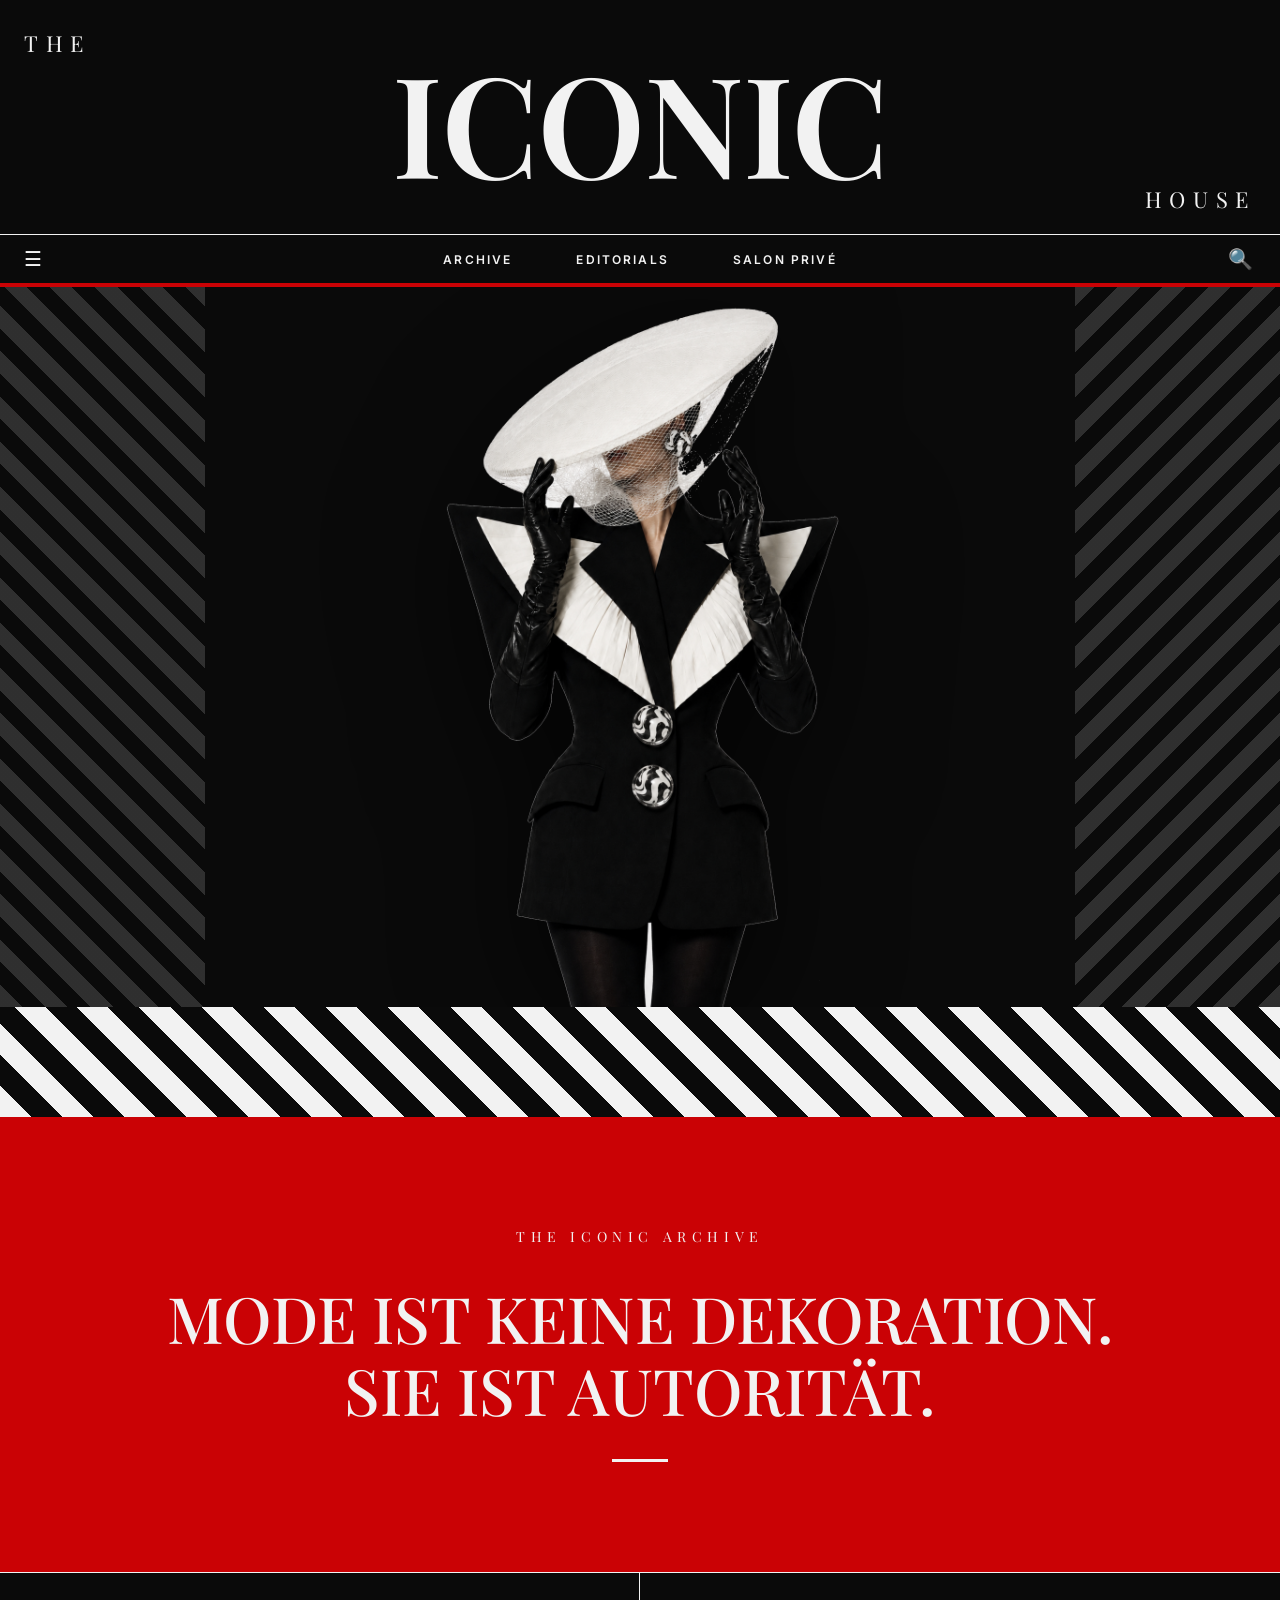
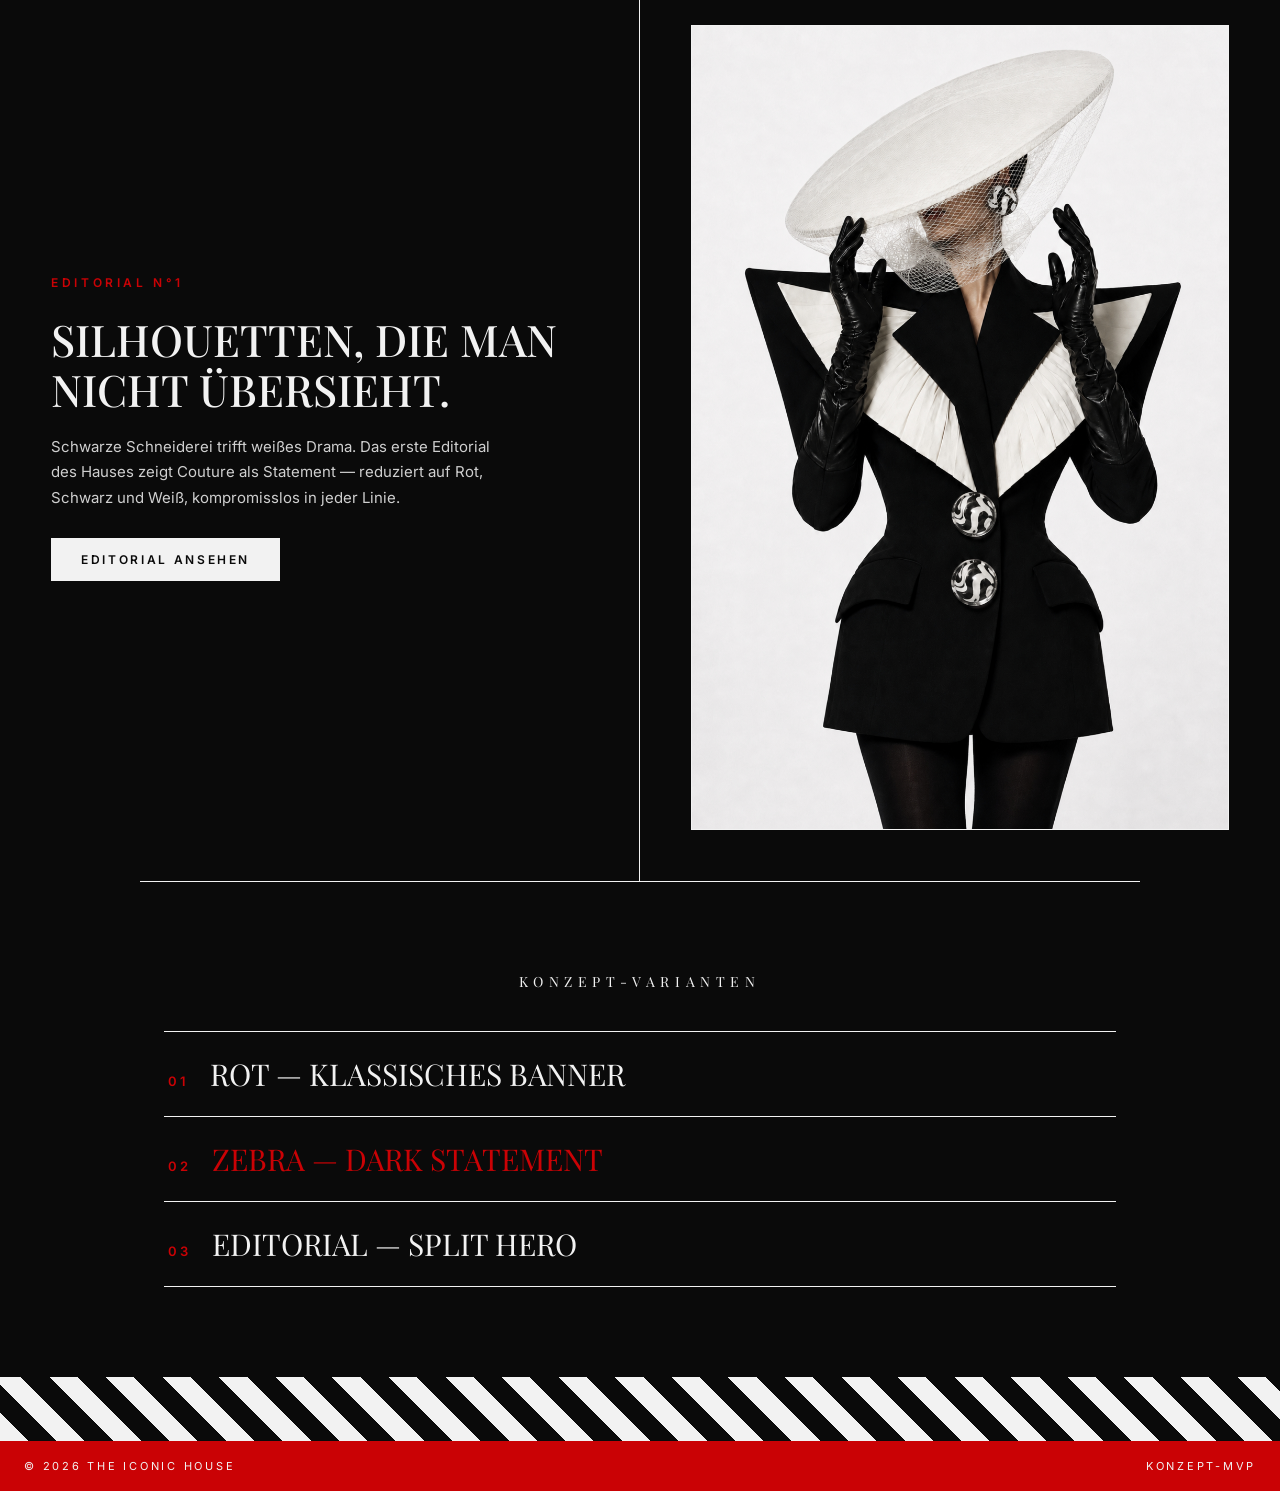
==== option-b.html @ 78425689 "3 Landing-Page-Konzepte (Rot / Zebra / Editorial) mit Querverweisen, Repo aufgeraeumt" ====
<!DOCTYPE html>
<html lang="de">
<head>
<meta charset="UTF-8">
<meta name="viewport" content="width=device-width, initial-scale=1.0">
<title>The Iconic House — Variante 02 Zebra</title>
<link rel="preconnect" href="https://fonts.googleapis.com">
<link href="https://fonts.googleapis.com/css2?family=Playfair+Display:wght@400;500;600&family=Inter:wght@400;500;600&display=swap" rel="stylesheet">
<style>
:root{--red:#CA0205;--paper:#F2F2F2;--ink:#0A0A0A;--serif:'Playfair Display','Didot','Bodoni MT',Georgia,serif;--sans:'Inter','Helvetica Neue',Arial,sans-serif}
*{margin:0;padding:0;box-sizing:border-box}
body{background:var(--ink);color:var(--paper);font-family:var(--sans)}
.masthead{max-width:1280px;margin:0 auto;padding:28px 24px 20px;text-align:center;border-bottom:1px solid var(--paper)}
.masthead h1{font-family:var(--serif);font-weight:600;letter-spacing:-0.01em;line-height:.9;font-size:clamp(48px,11vw,140px);text-transform:uppercase}
.masthead .the,.masthead .house{font-family:var(--serif);font-size:clamp(14px,1.8vw,22px);letter-spacing:.35em;text-transform:uppercase}
.masthead .the{text-align:left}.masthead .house{text-align:right}
nav{position:sticky;top:0;background:var(--ink);z-index:10;display:flex;align-items:center;justify-content:space-between;padding:14px 24px;border-bottom:4px solid var(--red)}
nav .links{display:flex;gap:clamp(16px,5vw,64px);margin:0 auto}
nav a{font-size:12px;font-weight:600;letter-spacing:.18em;text-transform:uppercase;color:var(--paper);text-decoration:none}
nav a:hover{color:var(--red)}
nav .ic{font-size:20px;line-height:1;width:28px}
.hero{background:var(--ink);height:80vh;min-height:480px;display:flex;justify-content:center;align-items:flex-end;overflow:hidden;position:relative}
.hero::before{content:'';position:absolute;left:0;top:0;bottom:0;width:16%;background:repeating-linear-gradient(45deg,var(--paper) 0 16px,transparent 16px 32px);opacity:.16}
.hero::after{content:'';position:absolute;right:0;top:0;bottom:0;width:16%;background:repeating-linear-gradient(-45deg,var(--paper) 0 16px,transparent 16px 32px);opacity:.16}
.hero img{height:100%;width:auto;object-fit:contain;display:block;position:relative;z-index:1;filter:drop-shadow(0 30px 60px rgba(0,0,0,.6))}
.claim{background:var(--red);padding:clamp(48px,10vw,110px) 24px;text-align:center}
.claim .kicker{font-family:var(--serif);font-size:14px;letter-spacing:.4em;text-transform:uppercase;margin-bottom:36px;color:var(--paper)}
.claim h2{font-family:var(--serif);font-weight:500;font-size:clamp(30px,5.2vw,64px);line-height:1.12;text-transform:uppercase;color:var(--paper)}
.claim .dash{width:56px;height:3px;background:var(--paper);margin:34px auto 0}
.zebraband{height:110px;background:repeating-linear-gradient(45deg,var(--paper) 0 22px,var(--ink) 22px 44px)}
.edit{display:grid;grid-template-columns:1fr;max-width:1280px;margin:0 auto;border-top:1px solid var(--paper)}
@media(min-width:900px){.edit{grid-template-columns:1fr 1fr}}
.edit .imgwrap{padding:clamp(24px,4vw,64px);order:2}
.edit img{width:100%;height:auto;display:block;border:1px solid var(--paper)}
.edit .txt{display:flex;flex-direction:column;justify-content:center;padding:clamp(24px,4vw,64px);border-top:1px solid var(--paper)}
@media(min-width:900px){.edit .txt{border-top:none;border-right:1px solid var(--paper)}}
.edit .tk{font-size:12px;font-weight:600;letter-spacing:.3em;text-transform:uppercase;color:var(--red);margin-bottom:20px}
.edit h3{font-family:var(--serif);font-weight:500;font-size:clamp(26px,3.4vw,44px);line-height:1.15;text-transform:uppercase;margin-bottom:20px}
.edit p{max-width:52ch;line-height:1.7;font-size:15px;margin-bottom:28px;color:rgba(242,242,242,.85)}
.btn{display:inline-block;align-self:flex-start;background:var(--paper);color:var(--ink);padding:14px 30px;font-size:12px;font-weight:600;letter-spacing:.22em;text-transform:uppercase;text-decoration:none}
.btn:hover{background:var(--red);color:var(--paper)}
.variants{border-top:1px solid var(--paper);padding:clamp(48px,8vw,90px) 24px;max-width:1000px;margin:0 auto}
.variants .vk{font-family:var(--serif);font-size:14px;letter-spacing:.4em;text-transform:uppercase;text-align:center;margin-bottom:40px}
.vl{display:flex;align-items:baseline;gap:22px;padding:22px 4px;border-top:1px solid var(--paper);text-decoration:none;color:var(--paper);font-family:var(--serif);font-size:clamp(20px,3vw,30px);text-transform:uppercase}
.vl:last-of-type{border-bottom:1px solid var(--paper)}
.vl span{font-family:var(--sans);font-size:13px;font-weight:600;letter-spacing:.2em;color:var(--red)}
.vl:hover{color:var(--red)}
.vl.current{color:var(--red)}
footer .zebra-stripes{height:64px;background:repeating-linear-gradient(45deg,var(--paper) 0 20px,var(--ink) 20px 40px)}
footer .fbar{background:var(--red);color:var(--paper);display:flex;justify-content:space-between;padding:18px 24px;font-size:11px;letter-spacing:.25em;text-transform:uppercase}
</style>
</head>
<body>
<header class="masthead">
  <div class="the">The</div>
  <h1>Iconic</h1>
  <div class="house">House</div>
</header>
<nav>
  <span class="ic">&#9776;</span>
  <div class="links"><a href="#">Archive</a><a href="#">Editorials</a><a href="#">Salon Privé</a></div>
  <span class="ic">&#128269;</span>
</nav>
<section class="hero"><img src="assets/AngieBannerNoBg.png" alt="Couture-Model freigestellt auf schwarzem Grund"></section>
<div class="zebraband"></div>
<section class="claim">
  <p class="kicker">The Iconic Archive</p>
  <h2>Mode ist keine Dekoration.<br>Sie ist Autorität.</h2>
  <div class="dash"></div>
</section>
<section class="edit">
  <div class="txt">
    <p class="tk">Editorial N°1</p>
    <h3>Silhouetten, die man nicht übersieht.</h3>
    <p>Schwarze Schneiderei trifft weißes Drama. Das erste Editorial des Hauses zeigt Couture als Statement — reduziert auf Rot, Schwarz und Weiß, kompromisslos in jeder Linie.</p>
    <a class="btn" href="#">Editorial ansehen</a>
  </div>
  <div class="imgwrap"><img src="assets/AngieBanner.jpg" alt="Editorial Backplate"></div>
</section>
<section class="variants">
  <p class="vk">Konzept-Varianten</p>
  <a class="vl" href="index.html"><span>01</span>Rot — Klassisches Banner</a>
  <a class="vl current" href="option-b.html"><span>02</span>Zebra — Dark Statement</a>
  <a class="vl" href="option-c.html"><span>03</span>Editorial — Split Hero</a>
</section>
<footer>
  <div class="zebra-stripes"></div>
  <div class="fbar"><span>© 2026 The Iconic House</span><span>Konzept-MVP</span></div>
</footer>
</body>
</html>
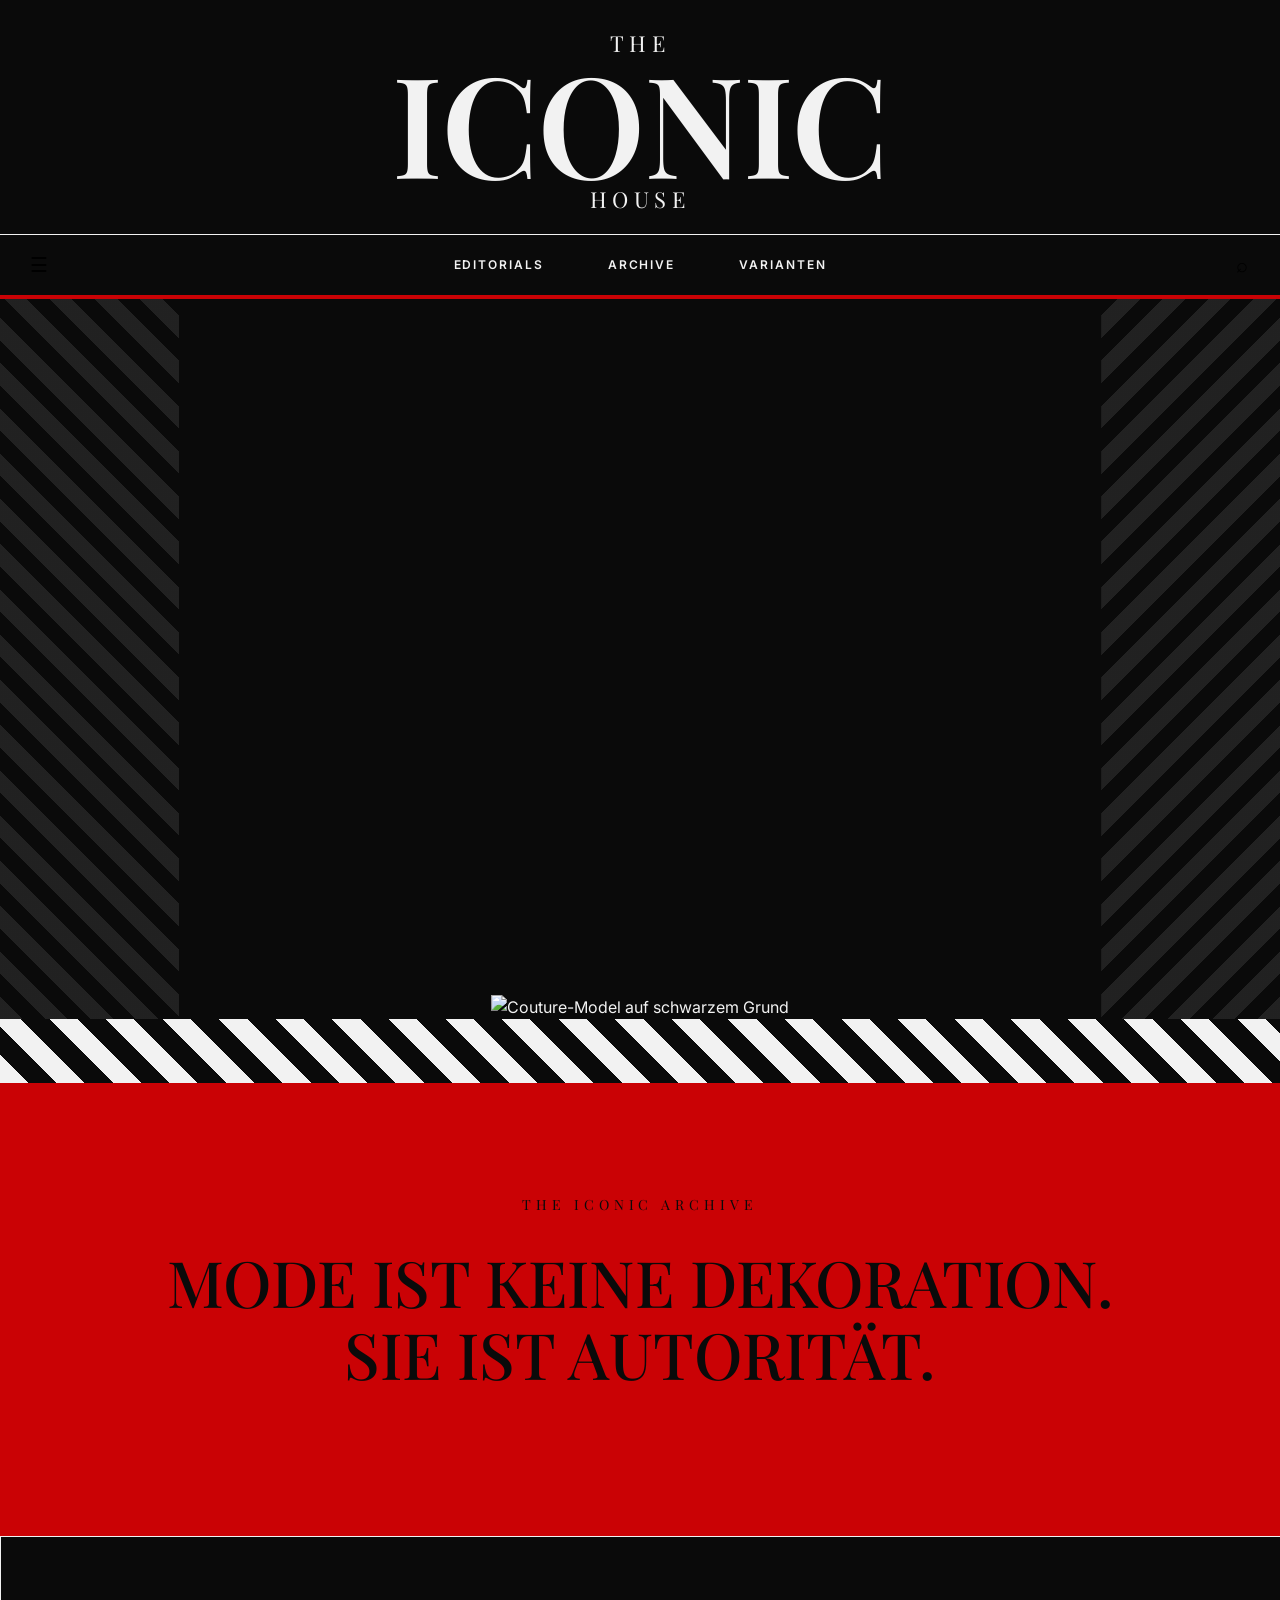
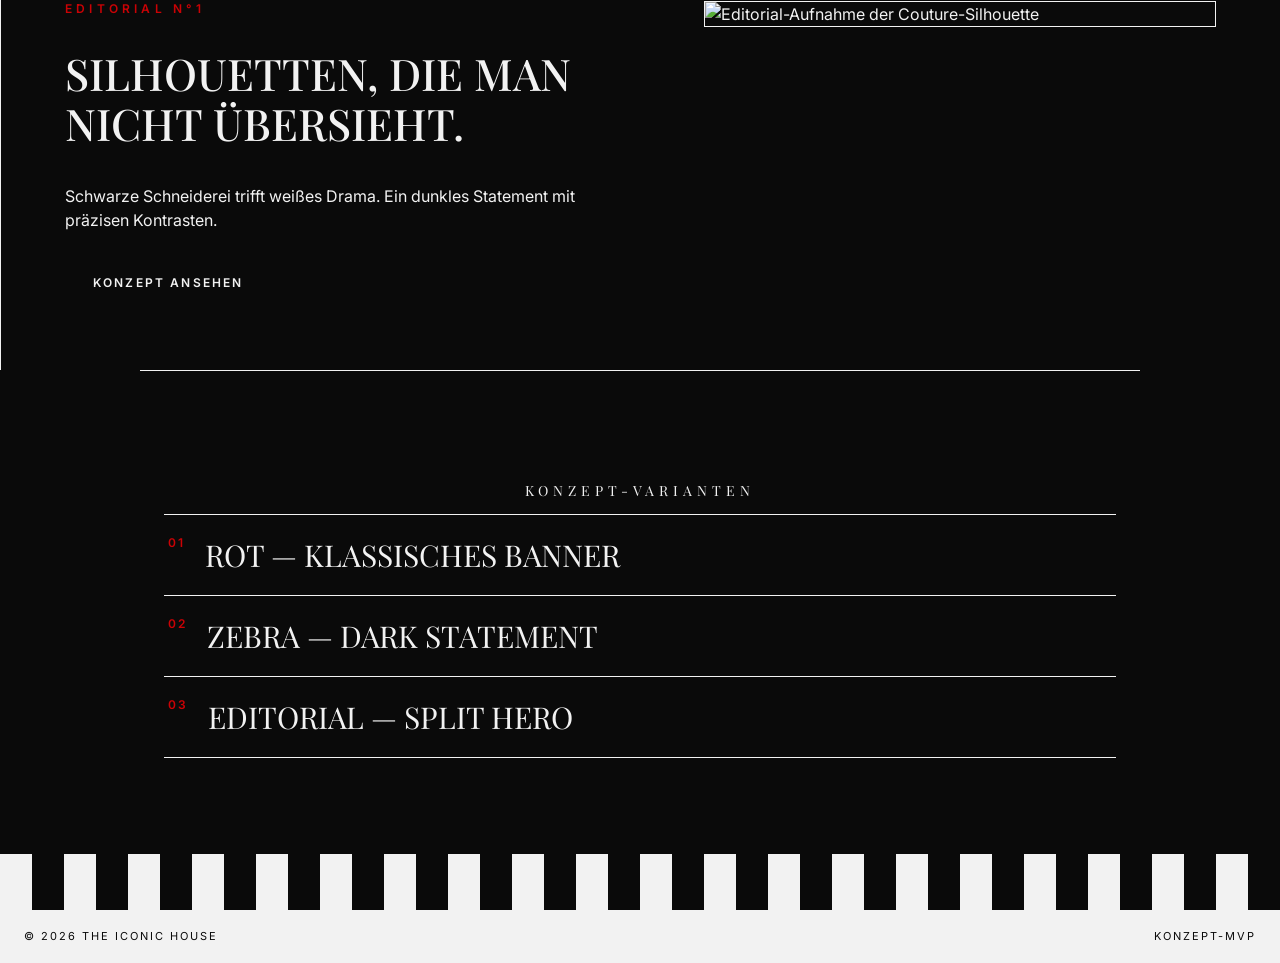
==== commit 749f956e: "Complete v1.2: drei HTML-Seiten an gemeinsame CSS/JS-Struktur angebunden" ====
--- a/option-b.html
+++ b/option-b.html
@@ -1,91 +1,9 @@
-<!DOCTYPE html>
+<!doctype html>
 <html lang="de">
 <head>
-<meta charset="UTF-8">
-<meta name="viewport" content="width=device-width, initial-scale=1.0">
-<title>The Iconic House — Variante 02 Zebra</title>
-<link rel="preconnect" href="https://fonts.googleapis.com">
-<link href="https://fonts.googleapis.com/css2?family=Playfair+Display:wght@400;500;600&family=Inter:wght@400;500;600&display=swap" rel="stylesheet">
-<style>
-:root{--red:#CA0205;--paper:#F2F2F2;--ink:#0A0A0A;--serif:'Playfair Display','Didot','Bodoni MT',Georgia,serif;--sans:'Inter','Helvetica Neue',Arial,sans-serif}
-*{margin:0;padding:0;box-sizing:border-box}
-body{background:var(--ink);color:var(--paper);font-family:var(--sans)}
-.masthead{max-width:1280px;margin:0 auto;padding:28px 24px 20px;text-align:center;border-bottom:1px solid var(--paper)}
-.masthead h1{font-family:var(--serif);font-weight:600;letter-spacing:-0.01em;line-height:.9;font-size:clamp(48px,11vw,140px);text-transform:uppercase}
-.masthead .the,.masthead .house{font-family:var(--serif);font-size:clamp(14px,1.8vw,22px);letter-spacing:.35em;text-transform:uppercase}
-.masthead .the{text-align:left}.masthead .house{text-align:right}
-nav{position:sticky;top:0;background:var(--ink);z-index:10;display:flex;align-items:center;justify-content:space-between;padding:14px 24px;border-bottom:4px solid var(--red)}
-nav .links{display:flex;gap:clamp(16px,5vw,64px);margin:0 auto}
-nav a{font-size:12px;font-weight:600;letter-spacing:.18em;text-transform:uppercase;color:var(--paper);text-decoration:none}
-nav a:hover{color:var(--red)}
-nav .ic{font-size:20px;line-height:1;width:28px}
-.hero{background:var(--ink);height:80vh;min-height:480px;display:flex;justify-content:center;align-items:flex-end;overflow:hidden;position:relative}
-.hero::before{content:'';position:absolute;left:0;top:0;bottom:0;width:16%;background:repeating-linear-gradient(45deg,var(--paper) 0 16px,transparent 16px 32px);opacity:.16}
-.hero::after{content:'';position:absolute;right:0;top:0;bottom:0;width:16%;background:repeating-linear-gradient(-45deg,var(--paper) 0 16px,transparent 16px 32px);opacity:.16}
-.hero img{height:100%;width:auto;object-fit:contain;display:block;position:relative;z-index:1;filter:drop-shadow(0 30px 60px rgba(0,0,0,.6))}
-.claim{background:var(--red);padding:clamp(48px,10vw,110px) 24px;text-align:center}
-.claim .kicker{font-family:var(--serif);font-size:14px;letter-spacing:.4em;text-transform:uppercase;margin-bottom:36px;color:var(--paper)}
-.claim h2{font-family:var(--serif);font-weight:500;font-size:clamp(30px,5.2vw,64px);line-height:1.12;text-transform:uppercase;color:var(--paper)}
-.claim .dash{width:56px;height:3px;background:var(--paper);margin:34px auto 0}
-.zebraband{height:110px;background:repeating-linear-gradient(45deg,var(--paper) 0 22px,var(--ink) 22px 44px)}
-.edit{display:grid;grid-template-columns:1fr;max-width:1280px;margin:0 auto;border-top:1px solid var(--paper)}
-@media(min-width:900px){.edit{grid-template-columns:1fr 1fr}}
-.edit .imgwrap{padding:clamp(24px,4vw,64px);order:2}
-.edit img{width:100%;height:auto;display:block;border:1px solid var(--paper)}
-.edit .txt{display:flex;flex-direction:column;justify-content:center;padding:clamp(24px,4vw,64px);border-top:1px solid var(--paper)}
-@media(min-width:900px){.edit .txt{border-top:none;border-right:1px solid var(--paper)}}
-.edit .tk{font-size:12px;font-weight:600;letter-spacing:.3em;text-transform:uppercase;color:var(--red);margin-bottom:20px}
-.edit h3{font-family:var(--serif);font-weight:500;font-size:clamp(26px,3.4vw,44px);line-height:1.15;text-transform:uppercase;margin-bottom:20px}
-.edit p{max-width:52ch;line-height:1.7;font-size:15px;margin-bottom:28px;color:rgba(242,242,242,.85)}
-.btn{display:inline-block;align-self:flex-start;background:var(--paper);color:var(--ink);padding:14px 30px;font-size:12px;font-weight:600;letter-spacing:.22em;text-transform:uppercase;text-decoration:none}
-.btn:hover{background:var(--red);color:var(--paper)}
-.variants{border-top:1px solid var(--paper);padding:clamp(48px,8vw,90px) 24px;max-width:1000px;margin:0 auto}
-.variants .vk{font-family:var(--serif);font-size:14px;letter-spacing:.4em;text-transform:uppercase;text-align:center;margin-bottom:40px}
-.vl{display:flex;align-items:baseline;gap:22px;padding:22px 4px;border-top:1px solid var(--paper);text-decoration:none;color:var(--paper);font-family:var(--serif);font-size:clamp(20px,3vw,30px);text-transform:uppercase}
-.vl:last-of-type{border-bottom:1px solid var(--paper)}
-.vl span{font-family:var(--sans);font-size:13px;font-weight:600;letter-spacing:.2em;color:var(--red)}
-.vl:hover{color:var(--red)}
-.vl.current{color:var(--red)}
-footer .zebra-stripes{height:64px;background:repeating-linear-gradient(45deg,var(--paper) 0 20px,var(--ink) 20px 40px)}
-footer .fbar{background:var(--red);color:var(--paper);display:flex;justify-content:space-between;padding:18px 24px;font-size:11px;letter-spacing:.25em;text-transform:uppercase}
-</style>
+<meta charset="utf-8"><meta name="viewport" content="width=device-width,initial-scale=1"><title>The Iconic House — Variante 02 Zebra</title><meta name="description" content="The Iconic House — Dark Zebra Fashion Mockup."><link rel="preconnect" href="https://fonts.googleapis.com"><link href="https://fonts.googleapis.com/css2?family=Playfair+Display:wght@400;500;600&family=Inter:wght@400;500;600&display=swap" rel="stylesheet"><link rel="stylesheet" href="css/base.css"><link rel="stylesheet" href="css/components.css"><link rel="stylesheet" href="css/variants.css"><script type="module" src="js/main.js"></script>
 </head>
-<body>
-<header class="masthead">
-  <div class="the">The</div>
-  <h1>Iconic</h1>
-  <div class="house">House</div>
-</header>
-<nav>
-  <span class="ic">&#9776;</span>
-  <div class="links"><a href="#">Archive</a><a href="#">Editorials</a><a href="#">Salon Privé</a></div>
-  <span class="ic">&#128269;</span>
-</nav>
-<section class="hero"><img src="assets/AngieBannerNoBg.png" alt="Couture-Model freigestellt auf schwarzem Grund"></section>
-<div class="zebraband"></div>
-<section class="claim">
-  <p class="kicker">The Iconic Archive</p>
-  <h2>Mode ist keine Dekoration.<br>Sie ist Autorität.</h2>
-  <div class="dash"></div>
-</section>
-<section class="edit">
-  <div class="txt">
-    <p class="tk">Editorial N°1</p>
-    <h3>Silhouetten, die man nicht übersieht.</h3>
-    <p>Schwarze Schneiderei trifft weißes Drama. Das erste Editorial des Hauses zeigt Couture als Statement — reduziert auf Rot, Schwarz und Weiß, kompromisslos in jeder Linie.</p>
-    <a class="btn" href="#">Editorial ansehen</a>
-  </div>
-  <div class="imgwrap"><img src="assets/AngieBanner.jpg" alt="Editorial Backplate"></div>
-</section>
-<section class="variants">
-  <p class="vk">Konzept-Varianten</p>
-  <a class="vl" href="index.html"><span>01</span>Rot — Klassisches Banner</a>
-  <a class="vl current" href="option-b.html"><span>02</span>Zebra — Dark Statement</a>
-  <a class="vl" href="option-c.html"><span>03</span>Editorial — Split Hero</a>
-</section>
-<footer>
-  <div class="zebra-stripes"></div>
-  <div class="fbar"><span>© 2026 The Iconic House</span><span>Konzept-MVP</span></div>
-</footer>
-</body>
-</html>
+<body data-variant="zebra">
+<header class="masthead"><span class="the">The</span><h1>Iconic</h1><span class="house">House</span></header><nav aria-label="Hauptnavigation"><button class="nav-icon" data-menu aria-expanded="false" aria-controls="menu-panel" aria-label="Menü öffnen">☰</button><div class="links"><a href="#editorial">Editorials</a><a href="#archive">Archive</a><a href="#variants">Varianten</a></div><button class="nav-icon" data-search aria-label="Suche öffnen">⌕</button></nav><div class="searchbar" data-searchbar><label class="sr-only" for="site-search">Suche</label><input id="site-search" type="search" placeholder="Suche im Archiv …"></div><div class="menu-panel" id="menu-panel" data-menu-panel aria-hidden="true"><button class="nav-icon menu-close" data-menu-close aria-label="Menü schließen">×</button><a href="#editorial">Editorials</a><a href="#archive">Archive</a><a href="#variants">Varianten</a></div>
+<main><section class="hero"><picture><source srcset="assets/hero-model.webp" type="image/webp"><img fetchpriority="high" src="assets/AngieBannerNoBg.png" alt="Couture-Model auf schwarzem Grund"></picture></section><div class="zebra-band" aria-hidden="true"></div><section class="claim reveal"><p class="kicker">The Iconic Archive</p><h2>Mode ist keine Dekoration.<br>Sie ist Autorität.</h2><div class="dash"></div></section><section class="editorial reveal" id="editorial"><div class="editorial-copy"><p class="section-kicker">Editorial N°1</p><h3>Silhouetten, die man nicht übersieht.</h3><p>Schwarze Schneiderei trifft weißes Drama. Ein dunkles Statement mit präzisen Kontrasten.</p><a class="button" href="#variants">Konzept ansehen</a></div><div class="editorial-media"><picture><source srcset="assets/backplate.webp" type="image/webp"><img loading="lazy" src="assets/AngieBanner.jpg" alt="Editorial-Aufnahme der Couture-Silhouette"></picture></div></section><section class="variants reveal" id="variants"><p class="variants-title">Konzept-Varianten</p><a class="variant-link" href="index.html"><span>01</span>Rot — Klassisches Banner</a><a class="variant-link" href="option-b.html" aria-current="page"><span>02</span>Zebra — Dark Statement</a><a class="variant-link" href="option-c.html"><span>03</span>Editorial — Split Hero</a></section></main><footer><div class="footer-zebra" aria-hidden="true"></div><div class="footer-bar"><span>© 2026 The Iconic House</span><span>Konzept-MVP</span></div></footer>
+</body></html>
--- a/css/base.css
+++ b/css/base.css
@@ -0,0 +1,2 @@
+:root{--red:#CA0205;--paper:#F2F2F2;--ink:#0A0A0A;--white:#fff;--serif:'Playfair Display','Didot','Bodoni MT',Georgia,serif;--sans:'Inter','Helvetica Neue',Arial,sans-serif;--space-1:8px;--space-2:16px;--space-3:24px;--space-4:32px;--space-5:48px;--space-6:64px;--space-7:96px;--content:1280px;--ease:cubic-bezier(.2,.65,.25,1)}
+*{box-sizing:border-box}html{scroll-behavior:smooth}body{margin:0;background:var(--paper);color:var(--ink);font-family:var(--sans);line-height:1.5}img{max-width:100%;display:block}a{color:inherit}button,input{font:inherit}:focus-visible{outline:3px solid var(--red);outline-offset:4px}.sr-only{position:absolute;width:1px;height:1px;padding:0;margin:-1px;overflow:hidden;clip:rect(0,0,0,0);white-space:nowrap;border:0}.reveal{opacity:0;transform:translateY(24px);transition:opacity .7s var(--ease),transform .7s var(--ease)}.reveal.is-visible{opacity:1;transform:none}@media(prefers-reduced-motion:reduce){html{scroll-behavior:auto}.reveal{opacity:1;transform:none;transition:none}}
--- a/css/components.css
+++ b/css/components.css
@@ -0,0 +1 @@
+.masthead{max-width:var(--content);margin:auto;padding:28px var(--space-3) 20px;text-align:center;border-bottom:1px solid var(--ink)}.masthead h1{margin:0;font:600 clamp(48px,11vw,140px)/.9 var(--serif);letter-spacing:-.01em;text-transform:uppercase}.masthead .the,.masthead .house{font:clamp(14px,1.8vw,22px) var(--serif);letter-spacing:.25em;text-transform:uppercase}.masthead .the{text-align:left}.masthead .house{text-align:right}nav{position:sticky;top:0;z-index:20;display:flex;align-items:center;justify-content:space-between;padding:14px var(--space-3);background:var(--paper);border-bottom:4px solid var(--red)}nav .links{display:flex;gap:clamp(16px,5vw,64px);margin:auto}nav a{font-size:12px;font-weight:600;letter-spacing:.16em;text-decoration:none;text-transform:uppercase}nav a:hover{color:var(--red)}.nav-icon{width:28px;border:0;background:none;font-size:20px;cursor:pointer}.menu-panel{position:fixed;inset:0;z-index:50;display:grid;place-content:center;background:var(--red);color:var(--paper);opacity:0;visibility:hidden;transition:opacity .3s}.menu-panel.is-open{opacity:1;visibility:visible}.menu-panel a{display:block;margin:16px;font:clamp(36px,8vw,100px) var(--serif);text-transform:uppercase;text-align:center;text-decoration:none}.menu-close{position:absolute;top:20px;right:24px;color:var(--paper)}.searchbar{display:none;padding:12px 24px;border-bottom:1px solid var(--ink)}.searchbar.is-open{display:block}.searchbar input{width:100%;padding:12px;border:1px solid var(--ink);background:transparent}.hero{min-height:clamp(520px,80vh,900px);display:flex;justify-content:center;align-items:flex-end;overflow:hidden;background:var(--red)}.hero img{height:100%;width:auto;object-fit:contain}.claim{max-width:1000px;margin:auto;padding:clamp(56px,10vw,112px) var(--space-3);text-align:center}.claim .kicker,.section-kicker{margin:0 0 32px;font:14px var(--serif);letter-spacing:.35em;text-transform:uppercase}.claim h2{margin:0;font:500 clamp(30px,5.2vw,64px)/1.12 var(--serif);text-transform:uppercase;text-wrap:balance}.dash{width:56px;height:3px;margin:32px auto 0;background:var(--red)}.zebra-band{height:64px;background:repeating-linear-gradient(45deg,var(--ink) 0 20px,var(--paper) 20px 40px)}.editorial{display:grid;grid-template-columns:1fr 1fr;max-width:var(--content);margin:auto;border-top:1px solid var(--ink)}.editorial-media{padding:clamp(24px,5vw,64px)}.editorial-media img{width:100%;border:1px solid var(--ink)}.editorial-copy{display:flex;flex-direction:column;justify-content:center;padding:clamp(24px,5vw,64px);border-left:1px solid var(--ink)}.editorial-copy h3{margin:0 0 20px;font:500 clamp(26px,3.4vw,44px)/1.15 var(--serif);text-transform:uppercase}.editorial-copy p{max-width:52ch}.section-kicker{color:var(--red);font-family:var(--sans);font-size:12px;font-weight:600}.button{display:inline-block;align-self:flex-start;margin-top:12px;padding:14px 28px;background:var(--ink);color:var(--paper);font-size:12px;font-weight:600;letter-spacing:.18em;text-transform:uppercase;text-decoration:none}.button:hover{background:var(--red)}.variants{max-width:1000px;margin:auto;padding:clamp(56px,8vw,96px) var(--space-3);border-top:1px solid var(--ink)}.variants-title{text-align:center;font:14px var(--serif);letter-spacing:.35em;text-transform:uppercase}.variant-link{display:flex;gap:20px;padding:20px 4px;border-top:1px solid var(--ink);font:clamp(20px,3vw,30px) var(--serif);text-decoration:none;text-transform:uppercase}.variant-link:last-child{border-bottom:1px solid var(--ink)}.variant-link span{font:600 12px var(--sans);letter-spacing:.15em;color:var(--red)}.variant-link:hover{color:var(--red)}footer{background:var(--ink);color:var(--paper)}.footer-zebra{height:56px;background:repeating-linear-gradient(90deg,var(--ink) 0 32px,var(--paper) 32px 64px)}.footer-bar{display:flex;justify-content:space-between;padding:18px 24px;font-size:11px;letter-spacing:.18em;text-transform:uppercase}@media(max-width:700px){nav .links{display:none}.masthead{padding-inline:16px}.masthead .the,.masthead .house{font-size:12px}.hero{min-height:520px;max-height:78vh}.editorial{grid-template-columns:1fr}.editorial-copy{border-left:0;border-top:1px solid var(--ink)}.footer-bar{display:block}.footer-bar span{display:block;margin:4px 0}.variant-link{gap:12px;font-size:21px}}
--- a/css/variants.css
+++ b/css/variants.css
@@ -0,0 +1 @@
+body[data-variant="zebra"]{--paper:#0A0A0A;--ink:#F2F2F2;background:var(--paper);color:var(--ink)}body[data-variant="zebra"] nav{background:var(--paper)}body[data-variant="zebra"] .hero{background:var(--paper);position:relative}body[data-variant="zebra"] .hero:before,body[data-variant="zebra"] .hero:after{content:'';position:absolute;top:0;bottom:0;width:14%;opacity:.1;background:repeating-linear-gradient(45deg,var(--ink) 0 16px,transparent 16px 32px)}body[data-variant="zebra"] .hero:before{left:0}body[data-variant="zebra"] .hero:after{right:0;transform:scaleX(-1)}body[data-variant="zebra"] .claim{max-width:none;background:var(--red);color:var(--paper)}body[data-variant="zebra"] .editorial-copy{border-color:var(--ink)}body[data-variant="zebra"] .button{background:var(--paper);color:var(--ink)}body[data-variant="zebra"] .button:hover{background:var(--red);color:var(--paper)}body[data-variant="editorial"] .editorial-hero{position:relative;min-height:clamp(560px,82vh,900px);overflow:hidden;background:var(--paper)}.editorial-hero .stripes{position:absolute;inset:0 0 0 auto;width:24%;background:repeating-linear-gradient(90deg,var(--ink) 0 24px,var(--paper) 24px 48px)}.editorial-hero .redblock{position:absolute;left:0;bottom:0;width:46%;height:48%;background:var(--red)}.editorial-hero img{position:absolute;z-index:2;bottom:0;left:50%;height:94%;width:auto;transform:translateX(-50%);object-fit:contain}.editorial-hero .tag{position:absolute;z-index:3;top:32px;left:32px;padding:10px 14px;border:1px solid var(--ink);background:var(--paper);font-size:11px;font-weight:600;letter-spacing:.2em;text-transform:uppercase}@media(max-width:700px){.editorial-hero{min-height:600px!important}.editorial-hero .stripes{width:20%;opacity:.65}.editorial-hero .redblock{width:82%;height:42%}.editorial-hero img{height:82%;max-width:92%;object-fit:contain}.editorial-hero .tag{top:16px;left:16px;font-size:9px}.editorial-hero+.claim{padding-top:64px}}
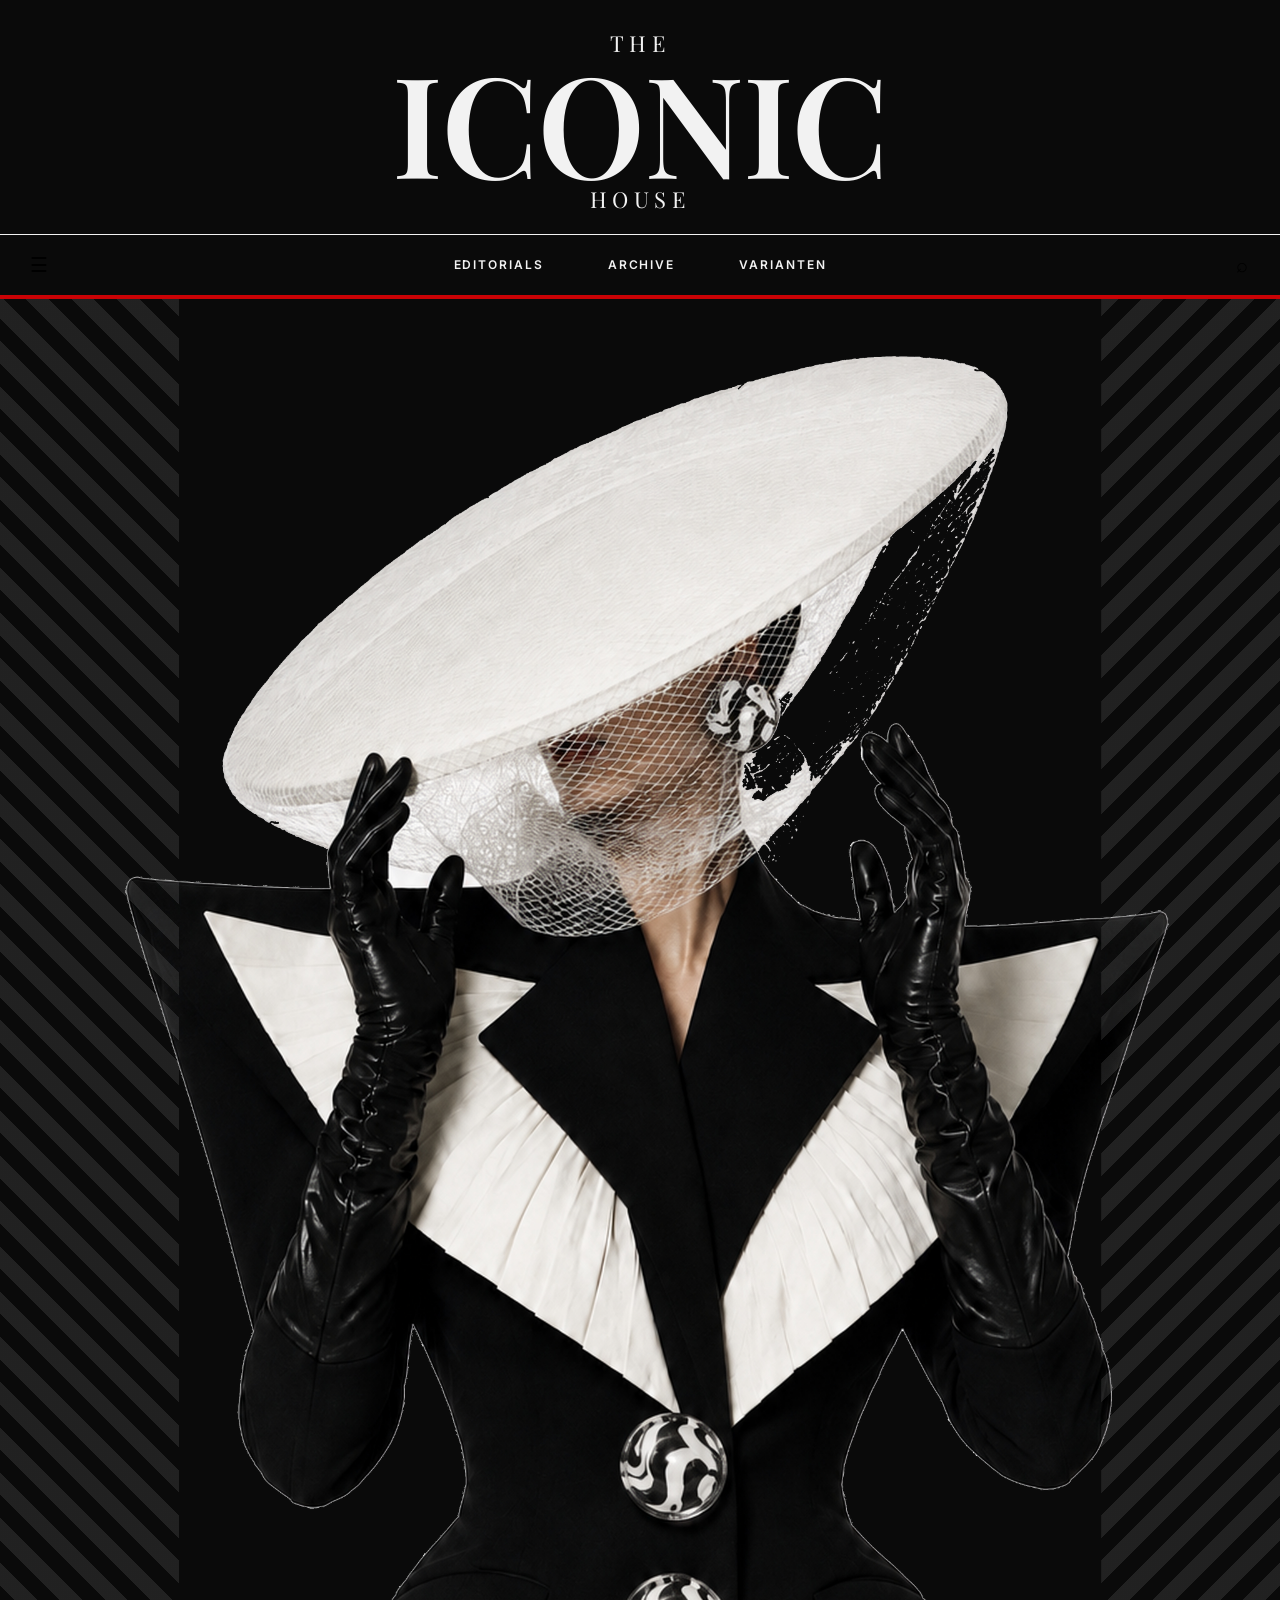
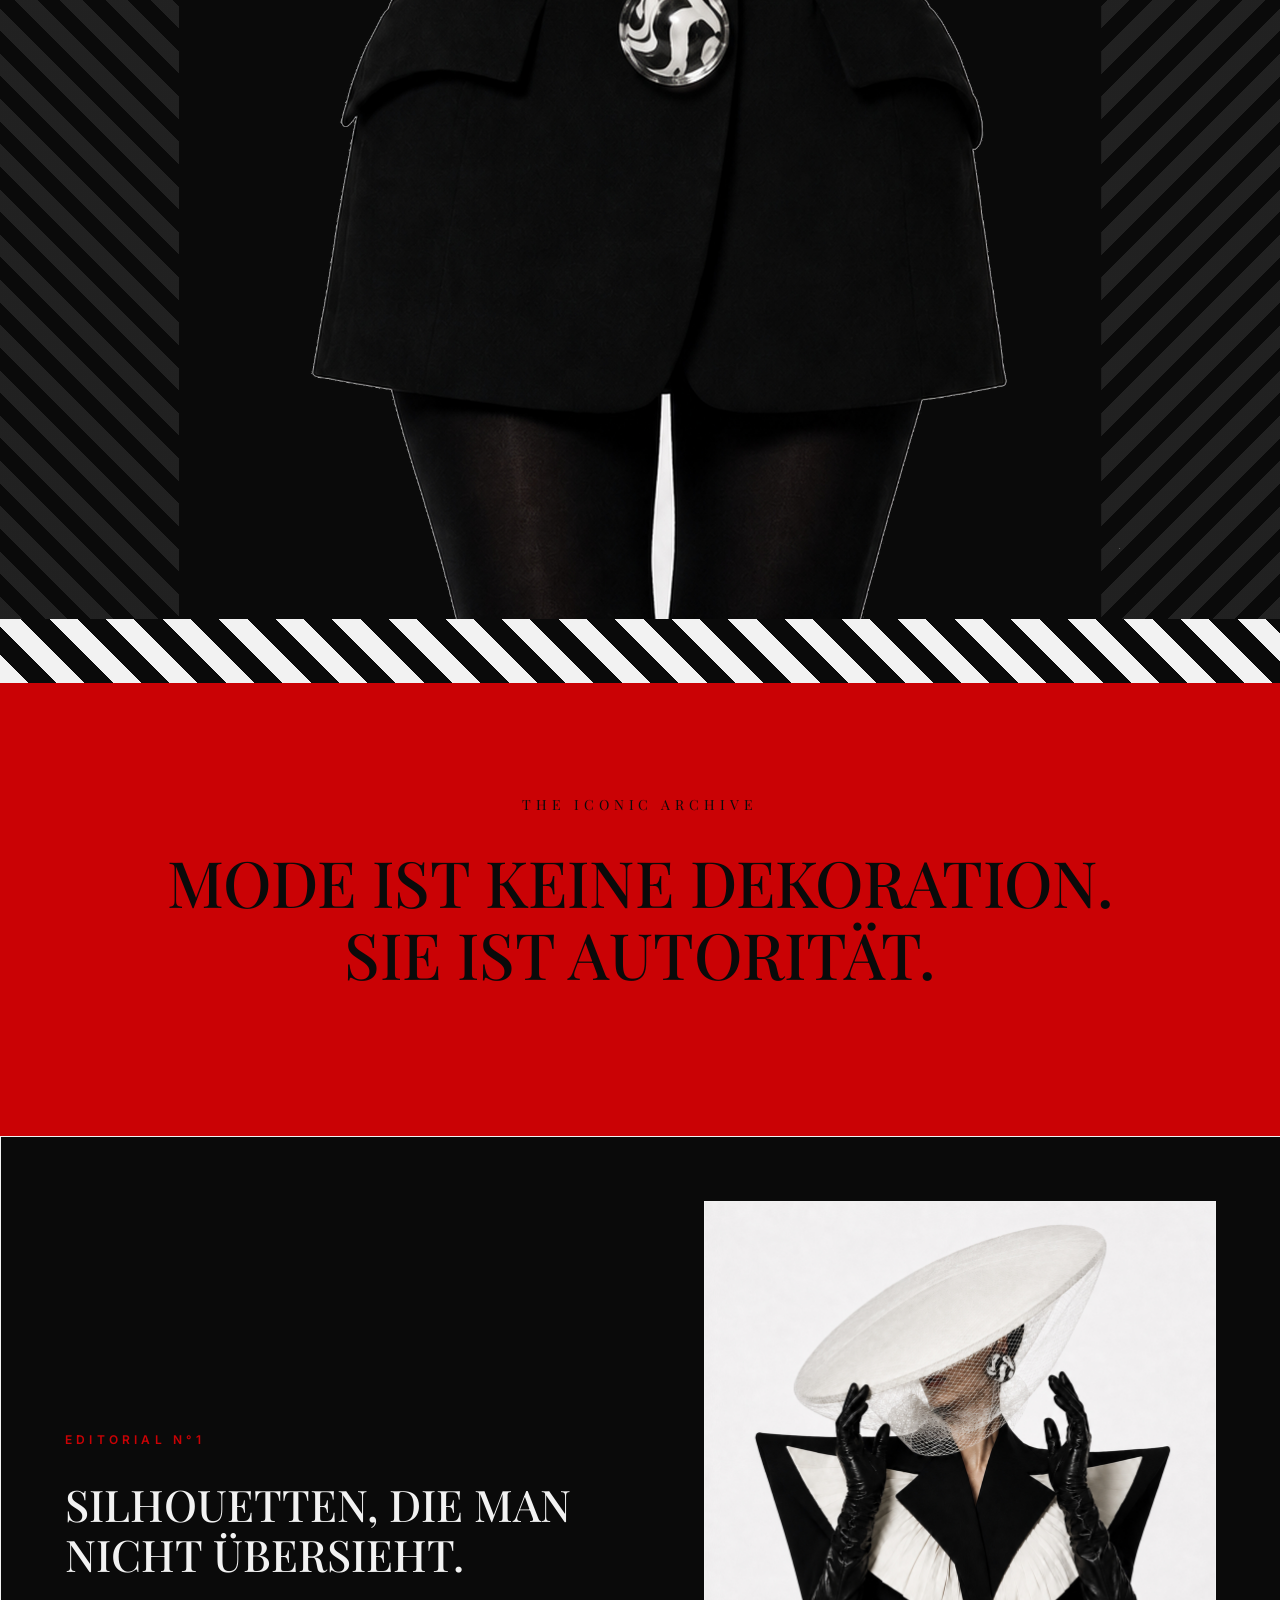
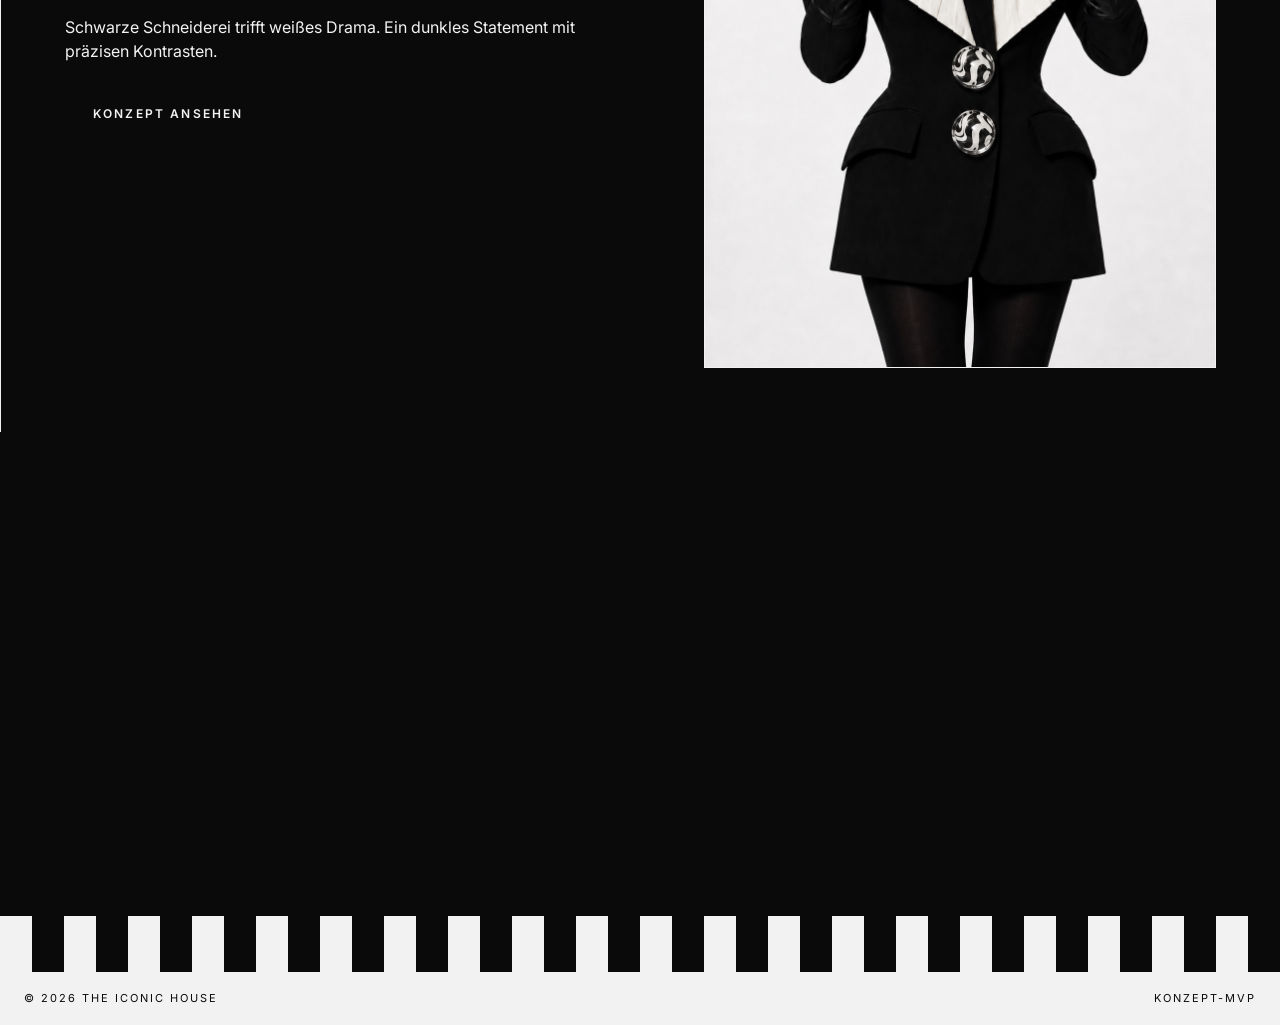
==== commit 6f88ea79: "Fix: Bildanzeige auf allen Varianten – direkte <img>-Pfade statt <picture> mit fehlendem WebP" ====
--- a/option-b.html
+++ b/option-b.html
@@ -1,9 +1,11 @@
 <!doctype html>
 <html lang="de">
 <head>
-<meta charset="utf-8"><meta name="viewport" content="width=device-width,initial-scale=1"><title>The Iconic House — Variante 02 Zebra</title><meta name="description" content="The Iconic House — Dark Zebra Fashion Mockup."><link rel="preconnect" href="https://fonts.googleapis.com"><link href="https://fonts.googleapis.com/css2?family=Playfair+Display:wght@400;500;600&family=Inter:wght@400;500;600&display=swap" rel="stylesheet"><link rel="stylesheet" href="css/base.css"><link rel="stylesheet" href="css/components.css"><link rel="stylesheet" href="css/variants.css"><script type="module" src="js/main.js"></script>
+<meta charset="utf-8"><meta name="viewport" content="width=device-width,initial-scale=1"><title>The Iconic House — Variante 02 Zebra</title><meta name="description" content="The Iconic House — Dark Zebra Fashion Mockup.">
+<link rel="icon" href="data:image/svg+xml,%3Csvg xmlns='http://www.w3.org/2000/svg' viewBox='0 0 64 64'%3E%3Crect width='64' height='64' fill='%23CA0205'/%3E%3Ctext x='32' y='44' font-family='Georgia' font-size='36' fill='%23F2F2F2' text-anchor='middle'%3EI%3C/text%3E%3C/svg%3E">
+<link rel="preconnect" href="https://fonts.googleapis.com"><link href="https://fonts.googleapis.com/css2?family=Playfair+Display:wght@400;500;600&family=Inter:wght@400;500;600&display=swap" rel="stylesheet"><link rel="stylesheet" href="css/base.css"><link rel="stylesheet" href="css/components.css"><link rel="stylesheet" href="css/variants.css"><script type="module" src="js/main.js"></script>
 </head>
 <body data-variant="zebra">
 <header class="masthead"><span class="the">The</span><h1>Iconic</h1><span class="house">House</span></header><nav aria-label="Hauptnavigation"><button class="nav-icon" data-menu aria-expanded="false" aria-controls="menu-panel" aria-label="Menü öffnen">☰</button><div class="links"><a href="#editorial">Editorials</a><a href="#archive">Archive</a><a href="#variants">Varianten</a></div><button class="nav-icon" data-search aria-label="Suche öffnen">⌕</button></nav><div class="searchbar" data-searchbar><label class="sr-only" for="site-search">Suche</label><input id="site-search" type="search" placeholder="Suche im Archiv …"></div><div class="menu-panel" id="menu-panel" data-menu-panel aria-hidden="true"><button class="nav-icon menu-close" data-menu-close aria-label="Menü schließen">×</button><a href="#editorial">Editorials</a><a href="#archive">Archive</a><a href="#variants">Varianten</a></div>
-<main><section class="hero"><picture><source srcset="assets/hero-model.webp" type="image/webp"><img fetchpriority="high" src="assets/AngieBannerNoBg.png" alt="Couture-Model auf schwarzem Grund"></picture></section><div class="zebra-band" aria-hidden="true"></div><section class="claim reveal"><p class="kicker">The Iconic Archive</p><h2>Mode ist keine Dekoration.<br>Sie ist Autorität.</h2><div class="dash"></div></section><section class="editorial reveal" id="editorial"><div class="editorial-copy"><p class="section-kicker">Editorial N°1</p><h3>Silhouetten, die man nicht übersieht.</h3><p>Schwarze Schneiderei trifft weißes Drama. Ein dunkles Statement mit präzisen Kontrasten.</p><a class="button" href="#variants">Konzept ansehen</a></div><div class="editorial-media"><picture><source srcset="assets/backplate.webp" type="image/webp"><img loading="lazy" src="assets/AngieBanner.jpg" alt="Editorial-Aufnahme der Couture-Silhouette"></picture></div></section><section class="variants reveal" id="variants"><p class="variants-title">Konzept-Varianten</p><a class="variant-link" href="index.html"><span>01</span>Rot — Klassisches Banner</a><a class="variant-link" href="option-b.html" aria-current="page"><span>02</span>Zebra — Dark Statement</a><a class="variant-link" href="option-c.html"><span>03</span>Editorial — Split Hero</a></section></main><footer><div class="footer-zebra" aria-hidden="true"></div><div class="footer-bar"><span>© 2026 The Iconic House</span><span>Konzept-MVP</span></div></footer>
+<main><section class="hero"><img fetchpriority="high" src="assets/AngieBannerNoBg.png" alt="Couture-Model auf schwarzem Grund"></section><div class="zebra-band" aria-hidden="true"></div><section class="claim reveal"><p class="kicker">The Iconic Archive</p><h2>Mode ist keine Dekoration.<br>Sie ist Autorität.</h2><div class="dash"></div></section><section class="editorial reveal" id="editorial"><div class="editorial-copy"><p class="section-kicker">Editorial N°1</p><h3>Silhouetten, die man nicht übersieht.</h3><p>Schwarze Schneiderei trifft weißes Drama. Ein dunkles Statement mit präzisen Kontrasten.</p><a class="button" href="#variants">Konzept ansehen</a></div><div class="editorial-media"><img loading="lazy" src="assets/AngieBanner.jpg" alt="Editorial-Aufnahme der Couture-Silhouette"></div></section><section class="variants reveal" id="variants"><p class="variants-title">Konzept-Varianten</p><a class="variant-link" href="index.html"><span>01</span>Rot — Klassisches Banner</a><a class="variant-link" href="option-b.html" aria-current="page"><span>02</span>Zebra — Dark Statement</a><a class="variant-link" href="option-c.html"><span>03</span>Editorial — Split Hero</a></section></main><footer><div class="footer-zebra" aria-hidden="true"></div><div class="footer-bar"><span>© 2026 The Iconic House</span><span>Konzept-MVP</span></div></footer>
 </body></html>
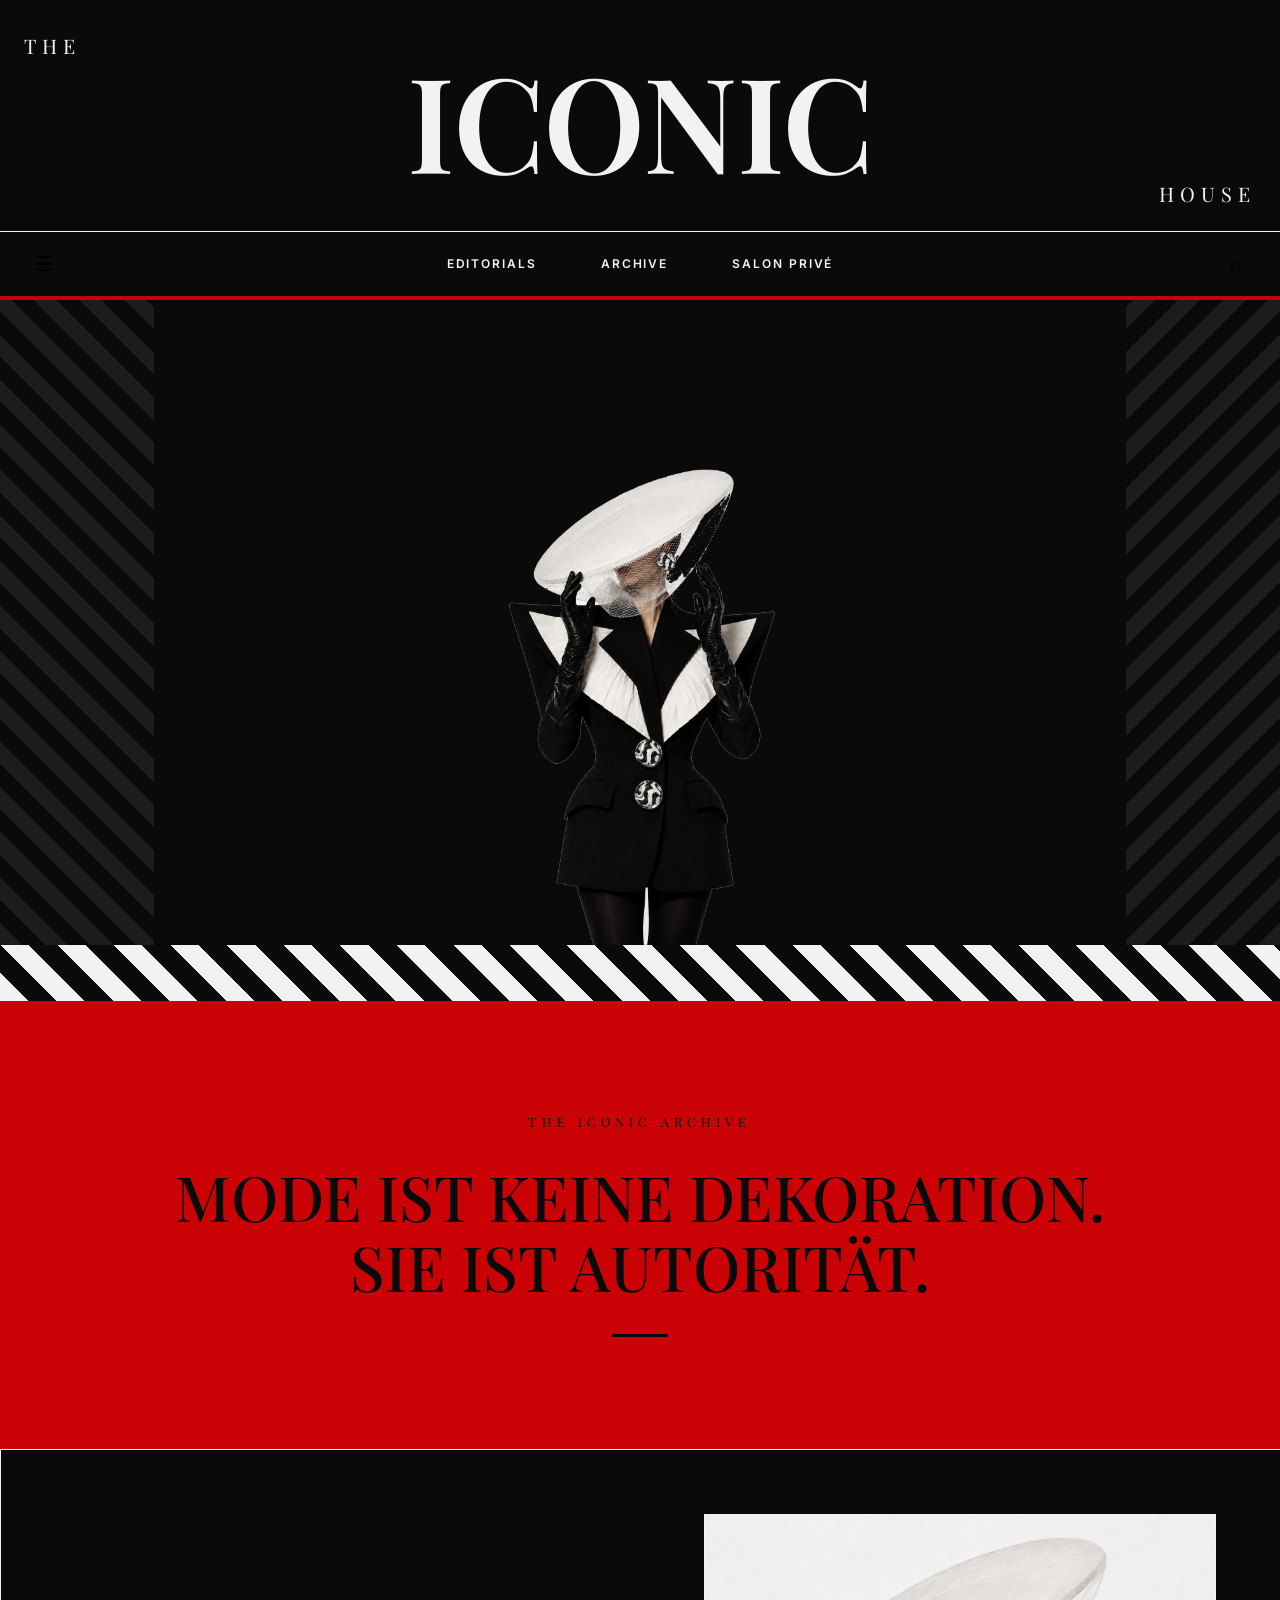
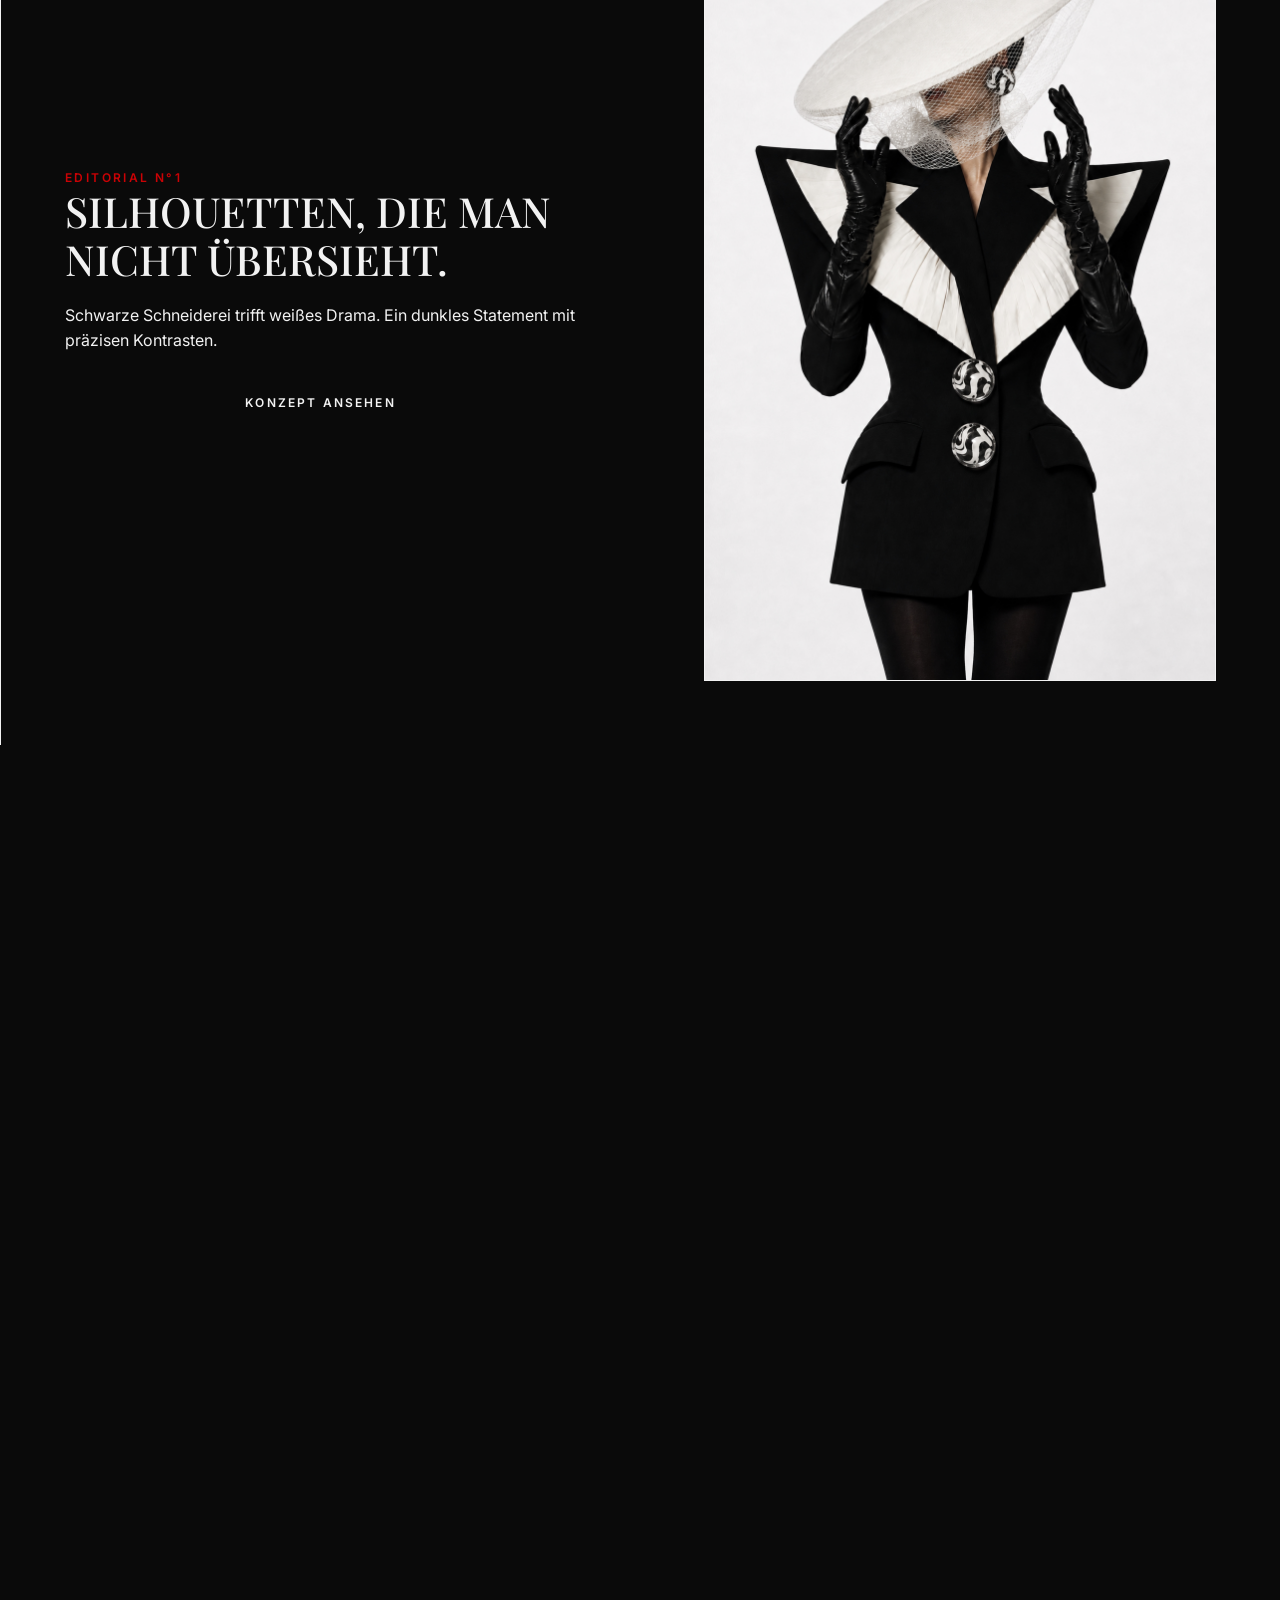
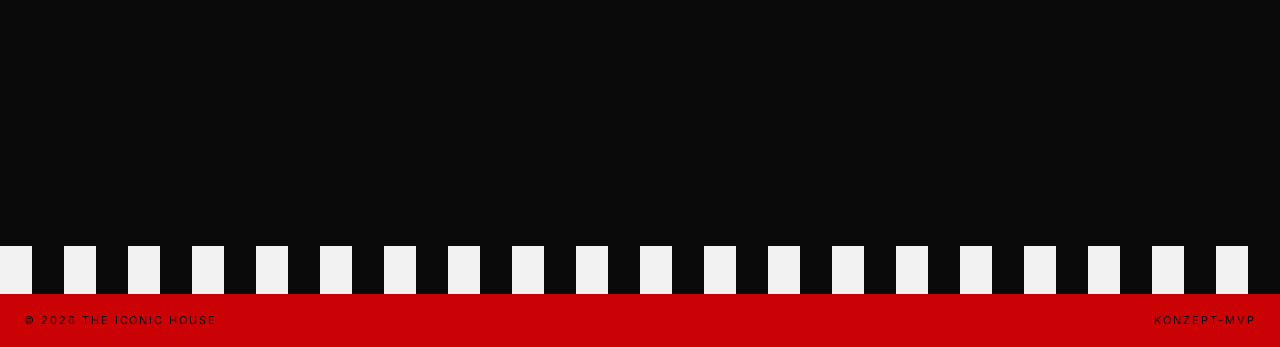
==== commit 14e18702: "v2.0 Rework: stabile Heroes, Mobile-Optimierung, Warteliste auf allen Varianten" ====
--- a/option-b.html
+++ b/option-b.html
@@ -6,6 +6,6 @@
 <link rel="preconnect" href="https://fonts.googleapis.com"><link href="https://fonts.googleapis.com/css2?family=Playfair+Display:wght@400;500;600&family=Inter:wght@400;500;600&display=swap" rel="stylesheet"><link rel="stylesheet" href="css/base.css"><link rel="stylesheet" href="css/components.css"><link rel="stylesheet" href="css/variants.css"><script type="module" src="js/main.js"></script>
 </head>
 <body data-variant="zebra">
-<header class="masthead"><span class="the">The</span><h1>Iconic</h1><span class="house">House</span></header><nav aria-label="Hauptnavigation"><button class="nav-icon" data-menu aria-expanded="false" aria-controls="menu-panel" aria-label="Menü öffnen">☰</button><div class="links"><a href="#editorial">Editorials</a><a href="#archive">Archive</a><a href="#variants">Varianten</a></div><button class="nav-icon" data-search aria-label="Suche öffnen">⌕</button></nav><div class="searchbar" data-searchbar><label class="sr-only" for="site-search">Suche</label><input id="site-search" type="search" placeholder="Suche im Archiv …"></div><div class="menu-panel" id="menu-panel" data-menu-panel aria-hidden="true"><button class="nav-icon menu-close" data-menu-close aria-label="Menü schließen">×</button><a href="#editorial">Editorials</a><a href="#archive">Archive</a><a href="#variants">Varianten</a></div>
-<main><section class="hero"><img fetchpriority="high" src="assets/AngieBannerNoBg.png" alt="Couture-Model auf schwarzem Grund"></section><div class="zebra-band" aria-hidden="true"></div><section class="claim reveal"><p class="kicker">The Iconic Archive</p><h2>Mode ist keine Dekoration.<br>Sie ist Autorität.</h2><div class="dash"></div></section><section class="editorial reveal" id="editorial"><div class="editorial-copy"><p class="section-kicker">Editorial N°1</p><h3>Silhouetten, die man nicht übersieht.</h3><p>Schwarze Schneiderei trifft weißes Drama. Ein dunkles Statement mit präzisen Kontrasten.</p><a class="button" href="#variants">Konzept ansehen</a></div><div class="editorial-media"><img loading="lazy" src="assets/AngieBanner.jpg" alt="Editorial-Aufnahme der Couture-Silhouette"></div></section><section class="variants reveal" id="variants"><p class="variants-title">Konzept-Varianten</p><a class="variant-link" href="index.html"><span>01</span>Rot — Klassisches Banner</a><a class="variant-link" href="option-b.html" aria-current="page"><span>02</span>Zebra — Dark Statement</a><a class="variant-link" href="option-c.html"><span>03</span>Editorial — Split Hero</a></section></main><footer><div class="footer-zebra" aria-hidden="true"></div><div class="footer-bar"><span>© 2026 The Iconic House</span><span>Konzept-MVP</span></div></footer>
+<header class="masthead"><span class="the">The</span><h1>Iconic</h1><span class="house">House</span></header><nav aria-label="Hauptnavigation"><button class="nav-icon" data-menu aria-expanded="false" aria-controls="menu-panel" aria-label="Menü öffnen">☰</button><div class="links"><a href="#editorial">Editorials</a><a href="#archive">Archive</a><a href="#waitlist">Salon Privé</a></div><button class="nav-icon" data-search aria-label="Suche öffnen">⌕</button></nav><div class="searchbar" data-searchbar><label class="sr-only" for="site-search">Suche</label><input id="site-search" type="search" placeholder="Suche im Archiv …"></div><div class="menu-panel" id="menu-panel" data-menu-panel aria-hidden="true"><button class="nav-icon menu-close" data-menu-close aria-label="Menü schließen">×</button><a href="#editorial">Editorials</a><a href="#archive">Archive</a><a href="#waitlist">Salon Privé</a></div>
+<main><section class="hero"><img fetchpriority="high" src="assets/AngieBannerNoBg.png" alt="Couture-Model auf schwarzem Grund"></section><div class="zebra-band" aria-hidden="true"></div><section class="claim reveal" id="archive"><p class="kicker">The Iconic Archive</p><h2>Mode ist keine Dekoration.<br>Sie ist Autorität.</h2><div class="dash" aria-hidden="true"></div></section><section class="editorial reveal" id="editorial"><div class="editorial-copy"><p class="section-kicker">Editorial N°1</p><h3>Silhouetten, die man nicht übersieht.</h3><p>Schwarze Schneiderei trifft weißes Drama. Ein dunkles Statement mit präzisen Kontrasten.</p><a class="button" href="#waitlist">Konzept ansehen</a></div><div class="editorial-media"><img loading="lazy" src="assets/AngieBanner.jpg" alt="Editorial-Aufnahme der Couture-Silhouette"></div></section><section class="waitlist reveal" id="waitlist"><p class="section-kicker">Salon Privé</p><h2>Der Zutritt ist kuratiert.</h2><p class="lead">Trag dich in die Warteliste ein und erhalte als Erste Zugang zum Salon Privé — Preview-Editorials, private Termine und Pieces aus dem Archiv.</p><form class="waitlist-form" novalidate data-waitlist><label class="sr-only" for="wl-email-2">E-Mail-Adresse</label><input id="wl-email-2" type="email" name="email" placeholder="dein.name@studio.de" required autocomplete="email"><button class="button" type="submit">Auf die Warteliste</button></form><p class="waitlist-msg" role="status" aria-live="polite" data-waitlist-msg></p></section><section class="variants reveal" id="variants"><p class="variants-title">Konzept-Varianten</p><a class="variant-link" href="index.html"><span>01</span>Rot — Klassisches Banner</a><a class="variant-link" href="option-b.html" aria-current="page"><span>02</span>Zebra — Dark Statement</a><a class="variant-link" href="option-c.html"><span>03</span>Editorial — Split Hero</a></section></main><footer><div class="footer-zebra" aria-hidden="true"></div><div class="footer-bar"><span>© 2026 The Iconic House</span><span>Konzept-MVP</span></div></footer>
 </body></html>
--- a/css/base.css
+++ b/css/base.css
@@ -1,2 +1,2 @@
-:root{--red:#CA0205;--paper:#F2F2F2;--ink:#0A0A0A;--white:#fff;--serif:'Playfair Display','Didot','Bodoni MT',Georgia,serif;--sans:'Inter','Helvetica Neue',Arial,sans-serif;--space-1:8px;--space-2:16px;--space-3:24px;--space-4:32px;--space-5:48px;--space-6:64px;--space-7:96px;--content:1280px;--ease:cubic-bezier(.2,.65,.25,1)}
-*{box-sizing:border-box}html{scroll-behavior:smooth}body{margin:0;background:var(--paper);color:var(--ink);font-family:var(--sans);line-height:1.5}img{max-width:100%;display:block}a{color:inherit}button,input{font:inherit}:focus-visible{outline:3px solid var(--red);outline-offset:4px}.sr-only{position:absolute;width:1px;height:1px;padding:0;margin:-1px;overflow:hidden;clip:rect(0,0,0,0);white-space:nowrap;border:0}.reveal{opacity:0;transform:translateY(24px);transition:opacity .7s var(--ease),transform .7s var(--ease)}.reveal.is-visible{opacity:1;transform:none}@media(prefers-reduced-motion:reduce){html{scroll-behavior:auto}.reveal{opacity:1;transform:none;transition:none}}+:root{--red:#CA0205;--paper:#F2F2F2;--ink:#0A0A0A;--serif:'Playfair Display','Didot','Bodoni MT',Georgia,serif;--sans:'Inter','Helvetica Neue',Arial,sans-serif;--space-1:.5rem;--space-2:1rem;--space-3:1.5rem;--space-4:2rem;--space-5:3rem;--space-6:4rem;--content:1280px;--ease:cubic-bezier(.2,.65,.25,1)}
+*,*::before,*::after{box-sizing:border-box}html{scroll-behavior:smooth;scroll-padding-top:96px}body{margin:0;background:var(--paper);color:var(--ink);font:1rem/1.6 var(--sans);-webkit-font-smoothing:antialiased;text-rendering:optimizeLegibility}img{max-width:100%;display:block}a{color:inherit}button,input{font:inherit}input{font-size:16px}::selection{background:var(--red);color:var(--paper)}:focus-visible{outline:3px solid var(--red);outline-offset:4px}.sr-only{position:absolute;width:1px;height:1px;margin:-1px;clip:rect(0,0,0,0);overflow:hidden;white-space:nowrap;border:0;padding:0}.reveal{opacity:0;transform:translateY(24px);transition:opacity .7s var(--ease) .05s,transform .7s var(--ease) .05s}.reveal.is-visible{opacity:1;transform:none}@keyframes hero-in{from{opacity:0;transform:translateY(28px)}to{opacity:1;transform:none}}@media(prefers-reduced-motion:reduce){html{scroll-behavior:auto}.reveal{opacity:1;transform:none;transition:none}.hero img,.editorial-hero img{animation:none!important}}
--- a/css/components.css
+++ b/css/components.css
@@ -1 +1 @@
-.masthead{max-width:var(--content);margin:auto;padding:28px var(--space-3) 20px;text-align:center;border-bottom:1px solid var(--ink)}.masthead h1{margin:0;font:600 clamp(48px,11vw,140px)/.9 var(--serif);letter-spacing:-.01em;text-transform:uppercase}.masthead .the,.masthead .house{font:clamp(14px,1.8vw,22px) var(--serif);letter-spacing:.25em;text-transform:uppercase}.masthead .the{text-align:left}.masthead .house{text-align:right}nav{position:sticky;top:0;z-index:20;display:flex;align-items:center;justify-content:space-between;padding:14px var(--space-3);background:var(--paper);border-bottom:4px solid var(--red)}nav .links{display:flex;gap:clamp(16px,5vw,64px);margin:auto}nav a{font-size:12px;font-weight:600;letter-spacing:.16em;text-decoration:none;text-transform:uppercase}nav a:hover{color:var(--red)}.nav-icon{width:28px;border:0;background:none;font-size:20px;cursor:pointer}.menu-panel{position:fixed;inset:0;z-index:50;display:grid;place-content:center;background:var(--red);color:var(--paper);opacity:0;visibility:hidden;transition:opacity .3s}.menu-panel.is-open{opacity:1;visibility:visible}.menu-panel a{display:block;margin:16px;font:clamp(36px,8vw,100px) var(--serif);text-transform:uppercase;text-align:center;text-decoration:none}.menu-close{position:absolute;top:20px;right:24px;color:var(--paper)}.searchbar{display:none;padding:12px 24px;border-bottom:1px solid var(--ink)}.searchbar.is-open{display:block}.searchbar input{width:100%;padding:12px;border:1px solid var(--ink);background:transparent}.hero{min-height:clamp(520px,80vh,900px);display:flex;justify-content:center;align-items:flex-end;overflow:hidden;background:var(--red)}.hero img{height:100%;width:auto;object-fit:contain}.claim{max-width:1000px;margin:auto;padding:clamp(56px,10vw,112px) var(--space-3);text-align:center}.claim .kicker,.section-kicker{margin:0 0 32px;font:14px var(--serif);letter-spacing:.35em;text-transform:uppercase}.claim h2{margin:0;font:500 clamp(30px,5.2vw,64px)/1.12 var(--serif);text-transform:uppercase;text-wrap:balance}.dash{width:56px;height:3px;margin:32px auto 0;background:var(--red)}.zebra-band{height:64px;background:repeating-linear-gradient(45deg,var(--ink) 0 20px,var(--paper) 20px 40px)}.editorial{display:grid;grid-template-columns:1fr 1fr;max-width:var(--content);margin:auto;border-top:1px solid var(--ink)}.editorial-media{padding:clamp(24px,5vw,64px)}.editorial-media img{width:100%;border:1px solid var(--ink)}.editorial-copy{display:flex;flex-direction:column;justify-content:center;padding:clamp(24px,5vw,64px);border-left:1px solid var(--ink)}.editorial-copy h3{margin:0 0 20px;font:500 clamp(26px,3.4vw,44px)/1.15 var(--serif);text-transform:uppercase}.editorial-copy p{max-width:52ch}.section-kicker{color:var(--red);font-family:var(--sans);font-size:12px;font-weight:600}.button{display:inline-block;align-self:flex-start;margin-top:12px;padding:14px 28px;background:var(--ink);color:var(--paper);font-size:12px;font-weight:600;letter-spacing:.18em;text-transform:uppercase;text-decoration:none}.button:hover{background:var(--red)}.variants{max-width:1000px;margin:auto;padding:clamp(56px,8vw,96px) var(--space-3);border-top:1px solid var(--ink)}.variants-title{text-align:center;font:14px var(--serif);letter-spacing:.35em;text-transform:uppercase}.variant-link{display:flex;gap:20px;padding:20px 4px;border-top:1px solid var(--ink);font:clamp(20px,3vw,30px) var(--serif);text-decoration:none;text-transform:uppercase}.variant-link:last-child{border-bottom:1px solid var(--ink)}.variant-link span{font:600 12px var(--sans);letter-spacing:.15em;color:var(--red)}.variant-link:hover{color:var(--red)}footer{background:var(--ink);color:var(--paper)}.footer-zebra{height:56px;background:repeating-linear-gradient(90deg,var(--ink) 0 32px,var(--paper) 32px 64px)}.footer-bar{display:flex;justify-content:space-between;padding:18px 24px;font-size:11px;letter-spacing:.18em;text-transform:uppercase}@media(max-width:700px){nav .links{display:none}.masthead{padding-inline:16px}.masthead .the,.masthead .house{font-size:12px}.hero{min-height:520px;max-height:78vh}.editorial{grid-template-columns:1fr}.editorial-copy{border-left:0;border-top:1px solid var(--ink)}.footer-bar{display:block}.footer-bar span{display:block;margin:4px 0}.variant-link{gap:12px;font-size:21px}}+.masthead{max-width:var(--content);margin-inline:auto;padding:var(--space-4) var(--space-3) var(--space-3);text-align:center;border-bottom:1px solid var(--ink)}.masthead h1{margin:0;font:600 clamp(44px,11vw,132px)/.92 var(--serif);letter-spacing:-.01em;text-transform:uppercase}.masthead .the,.masthead .house{display:block;font:clamp(.75rem,1.6vw,1.25rem) var(--serif);letter-spacing:.3em;text-transform:uppercase}.masthead .the{text-align:left}.masthead .house{text-align:right}nav{position:sticky;top:0;z-index:20;display:flex;align-items:center;justify-content:space-between;gap:var(--space-2);padding:.75rem var(--space-3);background:var(--paper);border-bottom:4px solid var(--red)}nav .links{display:flex;gap:clamp(1.5rem,5vw,4rem);margin-inline:auto}nav a{font-size:.75rem;font-weight:600;letter-spacing:.16em;text-decoration:none;text-transform:uppercase;background-image:linear-gradient(currentColor,currentColor);background-size:0 2px;background-repeat:no-repeat;background-position:0 100%;transition:background-size .35s var(--ease),color .2s;padding-bottom:2px}nav a:hover{color:var(--red);background-size:100% 2px}.nav-icon{flex:none;width:2.5rem;height:2.5rem;display:grid;place-items:center;border:0;background:none;font-size:1.25rem;cursor:pointer;border-radius:0}.nav-icon:hover{color:var(--red)}.menu-panel{position:fixed;inset:0;z-index:50;display:grid;place-content:center;gap:1rem;background:var(--red);color:var(--paper);opacity:0;visibility:hidden;transition:opacity .35s var(--ease),visibility .35s}.menu-panel.is-open{opacity:1;visibility:visible}.menu-panel a{display:block;padding:.75rem 1rem;font:clamp(2.25rem,9vw,6rem)/1 var(--serif);text-align:center;text-transform:uppercase;text-decoration:none}.menu-panel a:hover{color:var(--ink)}.menu-close{position:absolute;top:1.25rem;right:1.5rem;color:var(--paper)}.searchbar{display:none;padding:.75rem var(--space-3);border-bottom:1px solid var(--ink)}.searchbar.is-open{display:block}.searchbar input{width:100%;padding:.75rem 1rem;border:1px solid var(--ink);background:transparent;color:inherit}.hero{display:grid;place-items:end center;min-height:clamp(430px,62vh,680px);background:var(--red);overflow:hidden}.hero img{max-height:76%;max-width:min(88%,430px);width:auto;height:auto;object-fit:contain;object-position:bottom;animation:hero-in .9s var(--ease) both}.claim{max-width:920px;margin-inline:auto;padding:clamp(3.5rem,9vw,7rem) var(--space-3);text-align:center}.claim .kicker{margin:0 0 var(--space-4);font:.8rem var(--serif);letter-spacing:.4em;text-transform:uppercase}.claim h2{margin:0;font:500 clamp(1.9rem,5vw,3.9rem)/1.12 var(--serif);text-transform:uppercase;text-wrap:balance}.dash{width:56px;height:3px;margin:var(--space-4) auto 0;background:var(--red)}.zebra-band{height:56px;background:repeating-linear-gradient(45deg,var(--ink) 0 20px,var(--paper) 20px 40px)}.editorial{display:grid;grid-template-columns:1fr 1fr;max-width:var(--content);margin-inline:auto;border-top:1px solid var(--ink)}.editorial-media{padding:clamp(1.5rem,5vw,4rem)}.editorial-media img{width:100%;border:1px solid var(--ink)}.editorial-copy{display:flex;flex-direction:column;justify-content:center;padding:clamp(1.5rem,5vw,4rem);border-left:1px solid var(--ink)}.section-kicker{margin:0 0 1.25rem;color:var(--red);font-size:.75rem;font-weight:600;letter-spacing:.2em;text-transform:uppercase}.editorial-copy h3{margin:0 0 1.25rem;font:500 clamp(1.6rem,3.4vw,2.6rem)/1.15 var(--serif);text-transform:uppercase;text-wrap:balance}.editorial-copy p{margin:0;max-width:54ch}.button{display:inline-flex;align-items:center;gap:.5rem;justify-content:center;margin-top:1.5rem;padding:.9rem 1.75rem;background:var(--ink);color:var(--paper);border:1px solid var(--ink);font-size:.75rem;font-weight:600;letter-spacing:.18em;text-transform:uppercase;text-decoration:none;cursor:pointer;transition:background .25s,color .25s}.button:hover{background:var(--red);border-color:var(--red)}.waitlist{max-width:760px;margin-inline:auto;padding:clamp(3.5rem,9vw,7rem) var(--space-3);text-align:center;border-top:1px solid var(--ink)}.waitlist h2{margin:0 0 1rem;font:500 clamp(1.9rem,4.5vw,3.4rem)/1.12 var(--serif);text-transform:uppercase;text-wrap:balance}.waitlist .lead{margin:0 auto 2rem;max-width:52ch}.waitlist-form{display:flex;gap:.75rem;max-width:560px;margin-inline:auto}.waitlist-form input{flex:1;min-width:0;padding:.9rem 1rem;border:1px solid var(--ink);background:transparent;color:inherit}.waitlist-form input::placeholder{opacity:.55}.waitlist-form .button{margin:0;padding-inline:1.75rem;white-space:nowrap}.waitlist-msg{min-height:1.5rem;margin-top:1rem;font-size:.85rem;letter-spacing:.05em}.waitlist-msg.is-error{color:var(--red)}.variants{max-width:1000px;margin-inline:auto;padding:clamp(3.5rem,8vw,6rem) var(--space-3);border-top:1px solid var(--ink)}.variants-title{margin:0 0 var(--space-4);text-align:center;font:.8rem var(--serif);letter-spacing:.4em;text-transform:uppercase}.variant-link{display:flex;align-items:baseline;gap:1.25rem;padding:1.25rem .25rem;border-top:1px solid var(--ink);font:clamp(1.15rem,3vw,1.8rem) var(--serif);text-decoration:none;text-transform:uppercase;transition:color .2s,padding-left .35s var(--ease)}.variant-link:last-child{border-bottom:1px solid var(--ink)}.variant-link span{font:600 .75rem var(--sans);letter-spacing:.15em;color:var(--red)}.variant-link:hover{color:var(--red);padding-left:1rem}.variant-link[aria-current]{color:var(--red)}footer{background:var(--ink);color:var(--paper)}.footer-zebra{height:48px;background:repeating-linear-gradient(90deg,var(--ink) 0 32px,var(--paper) 32px 64px)}.footer-bar{display:flex;justify-content:space-between;gap:1rem;flex-wrap:wrap;padding:1.1rem var(--space-3);font-size:.68rem;letter-spacing:.18em;text-transform:uppercase}@media(max-width:760px){html{scroll-padding-top:72px}.masthead{padding:var(--space-3) 1rem}.masthead h1{font-size:clamp(2.75rem,15vw,4.5rem)}nav{padding-inline:1rem}nav .links{display:none}.hero{min-height:clamp(400px,56vh,560px)}.hero img{max-width:min(85%,320px)}.editorial{grid-template-columns:1fr}.editorial-copy{border-left:0;border-top:1px solid var(--ink)}.waitlist-form{flex-direction:column}.waitlist-form .button{width:100%}.variant-link{gap:.75rem;font-size:1.05rem}.footer-bar{font-size:.62rem}}
--- a/css/variants.css
+++ b/css/variants.css
@@ -1 +1 @@
-body[data-variant="zebra"]{--paper:#0A0A0A;--ink:#F2F2F2;background:var(--paper);color:var(--ink)}body[data-variant="zebra"] nav{background:var(--paper)}body[data-variant="zebra"] .hero{background:var(--paper);position:relative}body[data-variant="zebra"] .hero:before,body[data-variant="zebra"] .hero:after{content:'';position:absolute;top:0;bottom:0;width:14%;opacity:.1;background:repeating-linear-gradient(45deg,var(--ink) 0 16px,transparent 16px 32px)}body[data-variant="zebra"] .hero:before{left:0}body[data-variant="zebra"] .hero:after{right:0;transform:scaleX(-1)}body[data-variant="zebra"] .claim{max-width:none;background:var(--red);color:var(--paper)}body[data-variant="zebra"] .editorial-copy{border-color:var(--ink)}body[data-variant="zebra"] .button{background:var(--paper);color:var(--ink)}body[data-variant="zebra"] .button:hover{background:var(--red);color:var(--paper)}body[data-variant="editorial"] .editorial-hero{position:relative;min-height:clamp(560px,82vh,900px);overflow:hidden;background:var(--paper)}.editorial-hero .stripes{position:absolute;inset:0 0 0 auto;width:24%;background:repeating-linear-gradient(90deg,var(--ink) 0 24px,var(--paper) 24px 48px)}.editorial-hero .redblock{position:absolute;left:0;bottom:0;width:46%;height:48%;background:var(--red)}.editorial-hero img{position:absolute;z-index:2;bottom:0;left:50%;height:94%;width:auto;transform:translateX(-50%);object-fit:contain}.editorial-hero .tag{position:absolute;z-index:3;top:32px;left:32px;padding:10px 14px;border:1px solid var(--ink);background:var(--paper);font-size:11px;font-weight:600;letter-spacing:.2em;text-transform:uppercase}@media(max-width:700px){.editorial-hero{min-height:600px!important}.editorial-hero .stripes{width:20%;opacity:.65}.editorial-hero .redblock{width:82%;height:42%}.editorial-hero img{height:82%;max-width:92%;object-fit:contain}.editorial-hero .tag{top:16px;left:16px;font-size:9px}.editorial-hero+.claim{padding-top:64px}}+body[data-variant="zebra"]{--paper:#0A0A0A;--ink:#F2F2F2;background:var(--paper);color:var(--ink)}body[data-variant="zebra"] nav,body[data-variant="zebra"] .searchbar{background:var(--paper)}body[data-variant="zebra"] .hero{background:var(--paper);position:relative}body[data-variant="zebra"] .hero::before,body[data-variant="zebra"] .hero::after{content:'';position:absolute;inset:0 auto 0 0;width:12%;opacity:.08;background:repeating-linear-gradient(45deg,var(--ink) 0 16px,transparent 16px 32px);pointer-events:none}body[data-variant="zebra"] .hero::after{left:auto;right:0;transform:scaleX(-1)}body[data-variant="zebra"] .claim{max-width:none;background:var(--red);color:var(--paper);text-align:center}body[data-variant="zebra"] .claim .kicker{color:var(--paper)}body[data-variant="zebra"] .dash{background:var(--paper)}body[data-variant="zebra"] .waitlist .section-kicker{color:var(--red)}body[data-variant="zebra"] .button{background:var(--paper);color:var(--ink);border-color:var(--paper)}body[data-variant="zebra"] .button:hover{background:var(--red);color:var(--paper);border-color:var(--red)}body[data-variant="zebra"] .footer-bar{background:var(--red);color:var(--paper)}body[data-variant="editorial"] .editorial-hero{position:relative;display:block;min-height:clamp(520px,72vh,820px);overflow:hidden;background:var(--paper)}.editorial-hero .stripes{position:absolute;top:0;right:0;bottom:0;width:24%;background:repeating-linear-gradient(90deg,var(--ink) 0 24px,var(--paper) 24px 48px)}.editorial-hero .redblock{position:absolute;left:0;bottom:0;width:46%;height:48%;background:var(--red)}.editorial-hero img{position:absolute;z-index:2;left:50%;bottom:0;max-height:84%;max-width:min(88%,500px);width:auto;height:auto;transform:translateX(-50%);object-fit:contain;object-position:bottom;animation:none}.editorial-hero .tag{position:absolute;z-index:3;top:2rem;left:2rem;padding:.65rem .9rem;border:1px solid var(--ink);background:var(--paper);font-size:.68rem;font-weight:600;letter-spacing:.2em;text-transform:uppercase}@media(max-width:760px){.editorial-hero{min-height:min(600px,78vh)}.editorial-hero .stripes{width:20%;opacity:.6}.editorial-hero .redblock{width:84%;height:42%}.editorial-hero img{max-height:74%;max-width:92%}.editorial-hero .tag{top:1rem;left:1rem;font-size:.58rem}}
